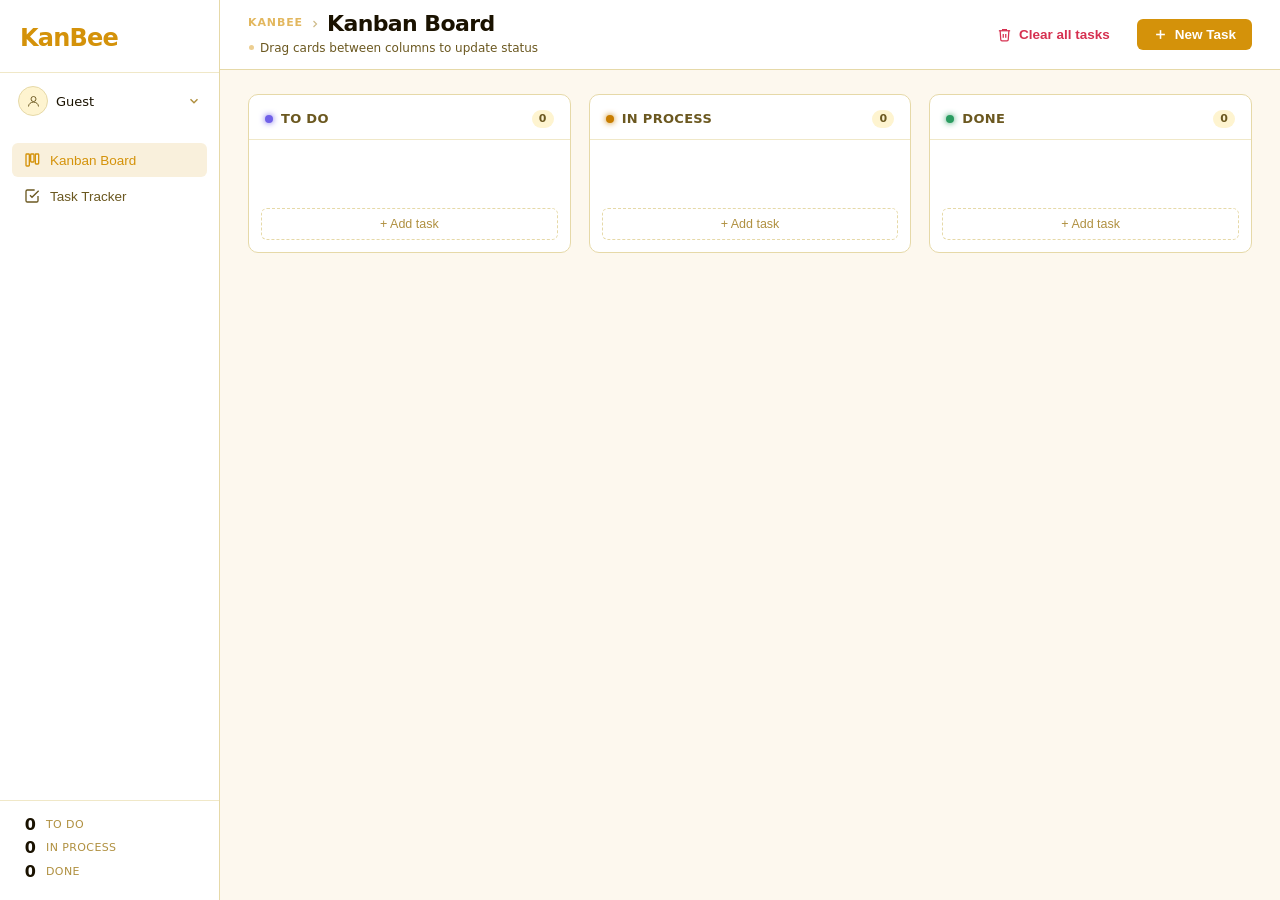
==== index.html @ 5b155ca8 "feat: implement task management functionality with Kanban and Tracker views, including task creation" ====
<!DOCTYPE html>
<html lang="en" data-theme="light">
<head>
  <meta charset="UTF-8" />
  <meta name="viewport" content="width=device-width, initial-scale=1.0" />
  <title>KanBee</title>
  <link rel="stylesheet" href="css/styles.css" />
</head>
<body>

  <aside class="sidebar">
    <div class="sidebar-logo">
      <span class="logo-text">KanBee</span>
    </div>
    <!-- Profile -->
    <div class="profile-area" id="profile-area">
      <button class="profile-btn" id="profile-btn">
        <div class="profile-avatar" id="profile-avatar">
          <svg viewBox="0 0 24 24" fill="none" stroke="currentColor" stroke-width="1.5"><circle cx="12" cy="8" r="4"/><path d="M4 20c0-4 3.6-7 8-7s8 3 8 7"/></svg>
        </div>
        <span class="profile-name" id="profile-name">Guest</span>
        <svg class="profile-chevron" viewBox="0 0 24 24" fill="none" stroke="currentColor" stroke-width="2.5"><polyline points="6 9 12 15 18 9"/></svg>
      </button>
      <div class="profile-dropdown" id="profile-dropdown">
        <!-- Main items -->
        <div id="dropdown-main-view">
          <button class="dropdown-item" id="dropdown-auth-btn">
            <svg viewBox="0 0 24 24" fill="none" stroke="currentColor" stroke-width="2"><path d="M15 3h4a2 2 0 012 2v14a2 2 0 01-2 2h-4"/><polyline points="10 17 15 12 10 7"/><line x1="15" y1="12" x2="3" y2="12"/></svg>
            <span id="dropdown-auth-label" data-i18n="signin">Sign in</span>
          </button>
          <button class="dropdown-item" id="dropdown-open-settings">
            <svg viewBox="0 0 24 24" fill="none" stroke="currentColor" stroke-width="2"><circle cx="12" cy="12" r="3"/><path d="M19.4 15a1.65 1.65 0 00.33 1.82l.06.06a2 2 0 010 2.83 2 2 0 01-2.83 0l-.06-.06a1.65 1.65 0 00-1.82-.33 1.65 1.65 0 00-1 1.51V21a2 2 0 01-4 0v-.09A1.65 1.65 0 009 19.4a1.65 1.65 0 00-1.82.33l-.06.06a2 2 0 01-2.83-2.83l.06-.06A1.65 1.65 0 004.68 15a1.65 1.65 0 00-1.51-1H3a2 2 0 010-4h.09A1.65 1.65 0 004.6 9a1.65 1.65 0 00-.33-1.82l-.06-.06a2 2 0 012.83-2.83l.06.06A1.65 1.65 0 009 4.68a1.65 1.65 0 001-1.51V3a2 2 0 014 0v.09a1.65 1.65 0 001 1.51 1.65 1.65 0 001.82-.33l.06-.06a2 2 0 012.83 2.83l-.06.06A1.65 1.65 0 0019.4 9a1.65 1.65 0 001.51 1H21a2 2 0 010 4h-.09a1.65 1.65 0 00-1.51 1z"/></svg>
            <span data-i18n="settings">Settings</span>
          </button>
        </div>
        <!-- Sign in form -->
        <div id="dropdown-signin-view" style="display:none">
          <p class="dropdown-signin-label" data-i18n="settings-name-ph">Your name</p>
          <input class="settings-input dropdown-name-input" type="text" id="dropdown-name-input" maxlength="30" />
          <div class="dropdown-form-btns">
            <button class="btn btn-ghost btn-sm" id="dropdown-signin-cancel" data-i18n="btn-cancel">Cancel</button>
            <button class="btn btn-primary btn-sm" id="dropdown-signin-save" data-i18n="settings-save">Save</button>
          </div>
        </div>
      </div>
    </div>

    <nav class="sidebar-nav">
      <button class="nav-btn active" data-view="kanban">
        <svg viewBox="0 0 24 24" fill="none" stroke="currentColor" stroke-width="2"><rect x="3" y="3" width="5" height="18" rx="1"/><rect x="10" y="3" width="5" height="12" rx="1"/><rect x="17" y="3" width="5" height="15" rx="1"/></svg>
        <span data-i18n="nav-kanban">Kanban Board</span>
      </button>
      <button class="nav-btn" data-view="tracker">
        <svg viewBox="0 0 24 24" fill="none" stroke="currentColor" stroke-width="2"><path d="M9 11l3 3L22 4"/><path d="M21 12v7a2 2 0 01-2 2H5a2 2 0 01-2-2V5a2 2 0 012-2h11"/></svg>
        <span data-i18n="nav-tracker">Task Tracker</span>
      </button>
    </nav>
    <div class="sidebar-footer">
      <div class="task-summary">
        <div class="summary-item">
          <span class="summary-count" id="count-todo">0</span>
          <span class="summary-label" data-i18n="col-todo">To Do</span>
        </div>
        <div class="summary-item">
          <span class="summary-count" id="count-inprocess">0</span>
          <span class="summary-label" data-i18n="col-inprocess">In Process</span>
        </div>
        <div class="summary-item">
          <span class="summary-count" id="count-done">0</span>
          <span class="summary-label" data-i18n="col-done">Done</span>
        </div>
      </div>
    </div>
  </aside>

  <main class="main">
    <header class="top-bar">
      <div class="top-bar-left">
        <div class="view-breadcrumb">
          <span class="breadcrumb-root">KanBee</span>
          <svg class="breadcrumb-sep" viewBox="0 0 24 24" fill="none" stroke="currentColor" stroke-width="2.5"><polyline points="9 18 15 12 9 6"/></svg>
          <h1 class="view-title" id="view-title" data-i18n="nav-kanban">Kanban Board</h1>
        </div>
        <span class="view-subtitle" id="view-subtitle" data-i18n="subtitle-kanban">Drag cards between columns to update status</span>
      </div>
      <div class="top-bar-right">
        <button class="btn btn-ghost clear-all-btn" id="clear-all-btn">
          <svg viewBox="0 0 24 24" fill="none" stroke="currentColor" stroke-width="2" width="15" height="15"><polyline points="3 6 5 6 21 6"/><path d="M19 6l-1 14a2 2 0 01-2 2H8a2 2 0 01-2-2L5 6"/><path d="M10 11v6M14 11v6"/><path d="M9 6V4h6v2"/></svg>
          <span data-i18n="settings-clear">Clear all tasks</span>
        </button>
        <button class="btn btn-primary" id="add-task-btn">
          <svg viewBox="0 0 24 24" fill="none" stroke="currentColor" stroke-width="2.5"><line x1="12" y1="5" x2="12" y2="19"/><line x1="5" y1="12" x2="19" y2="12"/></svg>
          <span data-i18n="btn-new-task">New Task</span>
        </button>
      </div>
    </header>

    <!-- Kanban View -->
    <section class="view active" id="view-kanban">
      <div class="kanban-board">
        <div class="kanban-column" id="col-todo" data-status="todo">
          <div class="column-header">
            <div class="column-title">
              <span class="column-dot dot-todo"></span>
              <span data-i18n="col-todo">To Do</span>
            </div>
            <span class="column-count" id="badge-todo">0</span>
          </div>
          <div class="card-list" id="list-todo"></div>
          <button class="add-card-btn" data-status="todo" data-i18n="add-card">+ Add task</button>
        </div>

        <div class="kanban-column" id="col-inprocess" data-status="inprocess">
          <div class="column-header">
            <div class="column-title">
              <span class="column-dot dot-inprocess"></span>
              <span data-i18n="col-inprocess">In Process</span>
            </div>
            <span class="column-count" id="badge-inprocess">0</span>
          </div>
          <div class="card-list" id="list-inprocess"></div>
          <button class="add-card-btn" data-status="inprocess" data-i18n="add-card">+ Add task</button>
        </div>

        <div class="kanban-column" id="col-done" data-status="done">
          <div class="column-header">
            <div class="column-title">
              <span class="column-dot dot-done"></span>
              <span data-i18n="col-done">Done</span>
            </div>
            <span class="column-count" id="badge-done">0</span>
          </div>
          <div class="card-list" id="list-done"></div>
          <button class="add-card-btn" data-status="done" data-i18n="add-card">+ Add task</button>
        </div>
      </div>
    </section>

    <!-- Task Tracker View -->
    <section class="view" id="view-tracker">
      <div class="tracker-toolbar">
        <div class="search-wrap">
          <svg class="search-icon" viewBox="0 0 24 24" fill="none" stroke="currentColor" stroke-width="2"><circle cx="11" cy="11" r="8"/><line x1="21" y1="21" x2="16.65" y2="16.65"/></svg>
          <input class="search-input" id="search-input" type="text"
            placeholder="Search tasks..." data-i18n-ph="search-ph" />
        </div>
        <div class="tracker-filter-row">
          <!-- Status dropdown -->
          <div class="filter-drop-wrap" id="status-drop-wrap">
            <button class="filter-drop-btn" id="status-drop-btn">
              <span class="filter-drop-label" id="status-drop-label" data-i18n="th-status">Status</span>
              <svg class="filter-drop-chevron" viewBox="0 0 24 24" fill="none" stroke="currentColor" stroke-width="2.5"><polyline points="6 9 12 15 18 9"/></svg>
            </button>
            <div class="filter-drop-menu" id="status-drop-menu">
              <button class="filter-menu-item selected" data-value="" data-label-i18n="th-status">
                <svg class="menu-check" viewBox="0 0 24 24" fill="none" stroke="currentColor" stroke-width="2.5"><polyline points="20 6 9 17 4 12"/></svg>
                <span data-i18n="filter-all">All</span>
              </button>
              <button class="filter-menu-item" data-value="todo" data-label-i18n="col-todo">
                <svg class="menu-check" viewBox="0 0 24 24" fill="none" stroke="currentColor" stroke-width="2.5"><polyline points="20 6 9 17 4 12"/></svg>
                <span class="chip-dot chip-dot-todo"></span>
                <span data-i18n="col-todo">To Do</span>
              </button>
              <button class="filter-menu-item" data-value="inprocess" data-label-i18n="col-inprocess">
                <svg class="menu-check" viewBox="0 0 24 24" fill="none" stroke="currentColor" stroke-width="2.5"><polyline points="20 6 9 17 4 12"/></svg>
                <span class="chip-dot chip-dot-inprocess"></span>
                <span data-i18n="col-inprocess">In Process</span>
              </button>
              <button class="filter-menu-item" data-value="done" data-label-i18n="col-done">
                <svg class="menu-check" viewBox="0 0 24 24" fill="none" stroke="currentColor" stroke-width="2.5"><polyline points="20 6 9 17 4 12"/></svg>
                <span class="chip-dot chip-dot-done"></span>
                <span data-i18n="col-done">Done</span>
              </button>
            </div>
          </div>
          <!-- Priority dropdown -->
          <div class="filter-drop-wrap" id="priority-drop-wrap">
            <button class="filter-drop-btn" id="priority-drop-btn">
              <span class="filter-drop-label" id="priority-drop-label" data-i18n="th-priority">Priority</span>
              <svg class="filter-drop-chevron" viewBox="0 0 24 24" fill="none" stroke="currentColor" stroke-width="2.5"><polyline points="6 9 12 15 18 9"/></svg>
            </button>
            <div class="filter-drop-menu" id="priority-drop-menu">
              <button class="filter-menu-item selected" data-value="" data-label-i18n="th-priority">
                <svg class="menu-check" viewBox="0 0 24 24" fill="none" stroke="currentColor" stroke-width="2.5"><polyline points="20 6 9 17 4 12"/></svg>
                <span data-i18n="filter-all">All</span>
              </button>
              <button class="filter-menu-item" data-value="high" data-label-i18n="pri-high">
                <svg class="menu-check" viewBox="0 0 24 24" fill="none" stroke="currentColor" stroke-width="2.5"><polyline points="20 6 9 17 4 12"/></svg>
                <svg class="pri-menu-icon" viewBox="0 0 10 10" style="color:var(--high)"><polygon points="5,1 9,9 1,9" fill="currentColor"/></svg>
                <span data-i18n="pri-high">High</span>
              </button>
              <button class="filter-menu-item" data-value="medium" data-label-i18n="pri-medium">
                <svg class="menu-check" viewBox="0 0 24 24" fill="none" stroke="currentColor" stroke-width="2.5"><polyline points="20 6 9 17 4 12"/></svg>
                <svg class="pri-menu-icon" viewBox="0 0 10 10" style="color:var(--medium)"><circle cx="5" cy="5" r="4" fill="currentColor"/></svg>
                <span data-i18n="pri-medium">Medium</span>
              </button>
              <button class="filter-menu-item" data-value="low" data-label-i18n="pri-low">
                <svg class="menu-check" viewBox="0 0 24 24" fill="none" stroke="currentColor" stroke-width="2.5"><polyline points="20 6 9 17 4 12"/></svg>
                <svg class="pri-menu-icon" viewBox="0 0 10 10" style="color:var(--low)"><polygon points="5,9 9,1 1,1" fill="currentColor"/></svg>
                <span data-i18n="pri-low">Low</span>
              </button>
            </div>
          </div>
        </div>
      </div>
      <div class="tracker-table-wrap">
        <table class="tracker-table">
          <thead>
            <tr>
              <th data-i18n="th-task">Task</th>
              <th data-i18n="th-status">Status</th>
              <th data-i18n="th-priority">Priority</th>
              <th data-i18n="th-due">Due Date</th>
              <th data-i18n="th-actions">Actions</th>
            </tr>
          </thead>
          <tbody id="tracker-body"></tbody>
        </table>
        <div class="empty-state" id="tracker-empty">
          <svg viewBox="0 0 24 24" fill="none" stroke="currentColor" stroke-width="1.5"><rect x="3" y="3" width="18" height="18" rx="2"/><path d="M3 9h18M9 21V9"/></svg>
          <p data-i18n="empty-text">No tasks yet. Create your first task.</p>
        </div>
      </div>
    </section>
  </main>

  <!-- Modal -->
  <div class="modal-overlay" id="modal-overlay">
    <div class="modal" id="modal">
      <div class="modal-header">
        <h2 class="modal-title" id="modal-title" data-i18n="modal-new">New Task</h2>
        <button class="modal-close" id="modal-close">&times;</button>
      </div>
      <form class="modal-form" id="task-form">
        <input type="hidden" id="task-id" />
        <div class="form-group">
          <label for="task-title"><span data-i18n="lbl-title">Title</span> <span class="required">*</span></label>
          <input type="text" id="task-title"
            placeholder="Task title" data-i18n-ph="ph-title" required />
        </div>
        <div class="form-group">
          <label for="task-desc" data-i18n="lbl-desc">Description</label>
          <textarea id="task-desc" rows="3"
            placeholder="Optional description..." data-i18n-ph="ph-desc"></textarea>
        </div>
        <div class="form-group">
          <label data-i18n="lbl-status">Status</label>
          <div class="seg-group" id="status-group" data-input="task-status">
            <button type="button" class="seg-btn seg-todo" data-value="todo">
              <span class="seg-dot"></span><span data-i18n="col-todo">To Do</span>
            </button>
            <button type="button" class="seg-btn seg-inprocess" data-value="inprocess">
              <span class="seg-dot"></span><span data-i18n="col-inprocess">In Process</span>
            </button>
            <button type="button" class="seg-btn seg-done" data-value="done">
              <span class="seg-dot"></span><span data-i18n="col-done">Done</span>
            </button>
          </div>
          <input type="hidden" id="task-status" value="todo" />
        </div>
        <div class="form-row-2">
          <div class="form-group">
            <label data-i18n="lbl-priority">Priority</label>
            <div class="seg-group" id="priority-group" data-input="task-priority">
              <button type="button" class="seg-btn seg-high" data-value="high">
                <svg viewBox="0 0 10 10"><polygon points="5,1 9,9 1,9" fill="currentColor"/></svg>
                <span data-i18n="pri-high">High</span>
              </button>
              <button type="button" class="seg-btn seg-medium" data-value="medium">
                <svg viewBox="0 0 10 10"><circle cx="5" cy="5" r="4" fill="currentColor"/></svg>
                <span data-i18n="pri-medium">Medium</span>
              </button>
              <button type="button" class="seg-btn seg-low" data-value="low">
                <svg viewBox="0 0 10 10"><polygon points="5,9 9,1 1,1" fill="currentColor"/></svg>
                <span data-i18n="pri-low">Low</span>
              </button>
            </div>
            <input type="hidden" id="task-priority" value="medium" />
          </div>
          <div class="form-group">
            <label data-i18n="lbl-due">Due Date</label>
            <div class="date-inputs" id="date-inputs-wrap">
              <input class="date-part" id="task-due-day"   type="number" placeholder="DD"   min="1"    max="31"   />
              <span class="date-sep">/</span>
              <input class="date-part" id="task-due-month" type="number" placeholder="MM"   min="1"    max="12"   />
              <span class="date-sep">/</span>
              <input class="date-part" id="task-due-year"  type="number" placeholder="YYYY" min="2000" max="2099" />
            </div>
          </div>
        </div>
        <div class="form-actions">
          <button type="button" class="btn btn-ghost" id="modal-cancel" data-i18n="btn-cancel">Cancel</button>
          <button type="submit" class="btn btn-primary" id="modal-submit" data-i18n="btn-create">Create Task</button>
        </div>
      </form>
    </div>
  </div>

  <!-- Settings Modal -->
  <div class="settings-overlay" id="settings-overlay">
    <div class="settings-panel" id="settings-panel">
      <div class="settings-header">
        <h2 class="settings-title" data-i18n="settings">Settings</h2>
        <button class="settings-close" id="settings-close">&times;</button>
      </div>

      <!-- Appearance -->
      <div class="settings-section">
        <div class="settings-section-label" data-i18n="settings-appearance">Appearance</div>
        <div class="settings-row">
          <span class="settings-row-label" data-i18n="settings-lang">Language</span>
          <div class="settings-seg-group" id="lang-seg">
            <button class="settings-seg-btn" data-lang="en">EN</button>
            <button class="settings-seg-btn" data-lang="ru">RU</button>
          </div>
        </div>
        <div class="settings-row">
          <span class="settings-row-label" data-i18n="settings-theme">Theme</span>
          <div class="settings-seg-group" id="theme-seg">
            <button class="settings-seg-btn" data-theme-val="light" data-i18n="theme-light">Light</button>
            <button class="settings-seg-btn" data-theme-val="dark" data-i18n="theme-dark">Dark</button>
          </div>
        </div>
      </div>

      <!-- Preferences -->
      <div class="settings-section">
        <div class="settings-section-label" data-i18n="settings-prefs">Preferences</div>
        <div class="settings-row">
          <span class="settings-row-label" data-i18n="settings-default-view">Default view</span>
          <div class="settings-seg-group" id="defview-seg">
            <button class="settings-seg-btn" data-defview="kanban" data-i18n="nav-kanban">Kanban Board</button>
            <button class="settings-seg-btn" data-defview="tracker" data-i18n="nav-tracker">Task Tracker</button>
          </div>
        </div>
      </div>

    </div>
  </div>

  <!-- Custom Confirm -->
  <div class="confirm-overlay" id="confirm-overlay">
    <div class="confirm-modal">
      <div class="confirm-icon">
        <svg viewBox="0 0 24 24" fill="none" stroke="currentColor" stroke-width="2"><path d="M10.29 3.86L1.82 18a2 2 0 001.71 3h16.94a2 2 0 001.71-3L13.71 3.86a2 2 0 00-3.42 0z"/><line x1="12" y1="9" x2="12" y2="13"/><line x1="12" y1="17" x2="12.01" y2="17"/></svg>
      </div>
      <h3 class="confirm-title" data-i18n="confirm-title">Are you sure?</h3>
      <p class="confirm-message" id="confirm-message"></p>
      <div class="confirm-actions">
        <button class="btn btn-ghost" id="confirm-cancel-btn" data-i18n="btn-cancel">Cancel</button>
        <button class="btn btn-danger" id="confirm-ok-btn" data-i18n="confirm-delete">Delete</button>
      </div>
    </div>
  </div>

  <script src="js/app.js"></script>
</body>
</html>
---- css/styles.css ----
/* ── Reset & Base ─────────────────────────────────────────────────── */
*, *::before, *::after { box-sizing: border-box; margin: 0; padding: 0; }

/* ── Dark Theme (default) — gray + purple ─────────────────────────── */
:root,
html[data-theme="dark"] {
  --bg:          #111116;
  --surface:     #1a1a24;
  --surface-2:   #22223a;
  --surface-3:   #2a2a40;
  --border:      #2e2e48;
  --border-soft: #1e1e30;

  --text:        #e8e8f6;
  --text-muted:  #7878a8;
  --text-faint:  #484870;

  --accent:      #8888ff;
  --accent-glow: rgba(136, 136, 255, 0.16);
  --accent-hover:#9a9aff;

  --todo:        #8888ff;
  --inprocess:   #f5a623;
  --done:        #4cca8a;

  --high:        #ff5e7a;
  --medium:      #f5a623;
  --low:         #4cca8a;

  --shadow:      0 4px 24px rgba(0,0,0,0.45);
  --shadow-sm:   0 2px 8px rgba(0,0,0,0.30);

  --select-arrow: url("data:image/svg+xml,%3Csvg xmlns='http://www.w3.org/2000/svg' width='10' height='6'%3E%3Cpath d='M0 0l5 6 5-6z' fill='%23484870'/%3E%3C/svg%3E");
  --date-filter:  invert(0.5);
  --modal-overlay-bg: rgba(0,0,0,0.65);
}

/* ── Light Theme — white + yellow ─────────────────────────────────── */
html[data-theme="light"] {
  --bg:          #fdf8ee;
  --surface:     #ffffff;
  --surface-2:   #fffbf0;
  --surface-3:   #fef4d0;
  --border:      #e6d9a8;
  --border-soft: #f0e8c8;

  --text:        #1a1200;
  --text-muted:  #6b5820;
  --text-faint:  #b09040;

  --accent:      #d4920a;
  --accent-glow: rgba(212, 146, 10, 0.14);
  --accent-hover:#b87d08;

  --todo:        #7060e8;
  --inprocess:   #c87d00;
  --done:        #2a9c60;

  --high:        #d63050;
  --medium:      #c87d00;
  --low:         #2a9c60;

  --shadow:      0 4px 24px rgba(180,140,0,0.12);
  --shadow-sm:   0 2px 8px rgba(180,140,0,0.08);

  --select-arrow: url("data:image/svg+xml,%3Csvg xmlns='http://www.w3.org/2000/svg' width='10' height='6'%3E%3Cpath d='M0 0l5 6 5-6z' fill='%23b09040'/%3E%3C/svg%3E");
  --date-filter:  invert(0) brightness(0.6);
  --modal-overlay-bg: rgba(100,80,0,0.35);
}

/* ── Shared constants ─────────────────────────────────────────────── */
:root {
  --radius:    10px;
  --radius-sm: 6px;
  --sidebar-w: 220px;
  --topbar-h:  70px;
  --font:      'Inter', 'Segoe UI', system-ui, sans-serif;
}

html, body {
  height: 100%;
  font-family: var(--font);
  font-size: 14px;
  background: var(--bg);
  color: var(--text);
  line-height: 1.5;
  overflow: hidden;
  transition: background 0.25s, color 0.25s;
}

/* ── Layout ───────────────────────────────────────────────────────── */
body { display: flex; height: 100vh; }

/* ── Sidebar ──────────────────────────────────────────────────────── */
.sidebar {
  width: var(--sidebar-w);
  min-width: var(--sidebar-w);
  background: var(--surface);
  border-right: 1px solid var(--border);
  display: flex;
  flex-direction: column;
  transition: background 0.25s, border-color 0.25s;
}

.sidebar-logo {
  display: flex;
  align-items: center;
  gap: 10px;
  padding: 20px 20px 16px;
  border-bottom: 1px solid var(--border-soft);
}

.logo-text {
  font-size: 24px;
  font-weight: 800;
  letter-spacing: -0.8px;
  color: var(--accent);
}

.sidebar-nav {
  flex: 1;
  display: flex;
  flex-direction: column;
  gap: 2px;
  padding: 16px 12px;
}

.nav-btn {
  display: flex;
  align-items: center;
  gap: 10px;
  padding: 9px 12px;
  border: none;
  background: transparent;
  color: var(--text-muted);
  font-size: 13.5px;
  font-weight: 500;
  border-radius: var(--radius-sm);
  cursor: pointer;
  transition: background 0.15s, color 0.15s;
  text-align: left;
}

.nav-btn svg { width: 16px; height: 16px; flex-shrink: 0; }
.nav-btn:hover { background: var(--surface-2); color: var(--text); }
.nav-btn.active { background: var(--accent-glow); color: var(--accent); }

.sidebar-footer {
  border-top: 1px solid var(--border-soft);
  padding: 16px 16px 20px;
}

.task-summary {
  display: flex;
  flex-direction: column;
  gap: 7px;
}

.summary-item {
  display: flex;
  align-items: center;
  gap: 10px;
}

.summary-count {
  font-size: 16px;
  font-weight: 700;
  color: var(--text);
  min-width: 20px;
  text-align: right;
  line-height: 1;
  flex-shrink: 0;
}

.summary-label {
  font-size: 11px;
  color: var(--text-faint);
  text-transform: uppercase;
  letter-spacing: 0.4px;
}

/* ── Main ─────────────────────────────────────────────────────────── */
.main {
  flex: 1;
  display: flex;
  flex-direction: column;
  overflow: hidden;
  min-width: 0;
}

/* ── Top Bar ──────────────────────────────────────────────────────── */
.top-bar {
  height: var(--topbar-h);
  min-height: var(--topbar-h);
  display: flex;
  align-items: center;
  justify-content: space-between;
  padding: 0 28px;
  border-bottom: 1px solid var(--border);
  background: var(--surface);
  gap: 16px;
  transition: background 0.25s, border-color 0.25s;
}

.top-bar-right { display: flex; align-items: center; gap: 10px; }

.top-bar-left {
  display: flex;
  flex-direction: column;
  gap: 4px;
  min-width: 0;
}

.view-breadcrumb {
  display: flex;
  align-items: center;
  gap: 6px;
}

.breadcrumb-root {
  font-size: 11px;
  font-weight: 700;
  text-transform: uppercase;
  letter-spacing: 0.08em;
  color: var(--accent);
  opacity: 0.65;
  flex-shrink: 0;
}

.breadcrumb-sep {
  width: 12px;
  height: 12px;
  color: var(--text-faint);
  flex-shrink: 0;
  opacity: 0.6;
}

.view-title {
  font-size: 22px;
  font-weight: 800;
  letter-spacing: -0.6px;
  color: var(--text);
  line-height: 1;
  white-space: nowrap;
}

.view-subtitle {
  font-size: 12px;
  color: var(--text-muted);
  display: flex;
  align-items: center;
  gap: 6px;
  padding-left: 1px;
}

.view-subtitle::before {
  content: '';
  display: inline-block;
  width: 5px;
  height: 5px;
  border-radius: 50%;
  background: var(--accent);
  opacity: 0.45;
  flex-shrink: 0;
}

/* ── Lang Toggle ──────────────────────────────────────────────────── */
.lang-toggle {
  display: inline-flex;
  align-items: center;
  padding: 7px 13px;
  border-radius: var(--radius-sm);
  border: 1px solid var(--border);
  background: var(--surface-2);
  color: var(--accent);
  font-size: 12px;
  font-weight: 800;
  letter-spacing: 0.8px;
  cursor: pointer;
  transition: background 0.15s, border-color 0.15s;
}

.lang-toggle:hover { border-color: var(--accent); background: var(--accent-glow); }

/* ── Theme Toggle ─────────────────────────────────────────────────── */
.theme-toggle {
  display: inline-flex;
  align-items: center;
  gap: 7px;
  padding: 7px 14px;
  border-radius: var(--radius-sm);
  border: 1px solid var(--border);
  background: var(--surface-2);
  color: var(--text-muted);
  font-size: 13px;
  font-weight: 600;
  cursor: pointer;
  transition: background 0.15s, border-color 0.15s, color 0.15s;
}

.theme-toggle:hover { border-color: var(--accent); color: var(--accent); background: var(--accent-glow); }
.theme-toggle svg { width: 15px; height: 15px; }

/* Show only the relevant icon per theme */
html[data-theme="dark"]  .theme-icon-light { display: none; }
html[data-theme="light"] .theme-icon-dark  { display: none; }

.theme-icon {
  display: inline-flex;
  align-items: center;
  gap: 6px;
}

/* ── Buttons ──────────────────────────────────────────────────────── */
.btn {
  display: inline-flex;
  align-items: center;
  gap: 7px;
  padding: 8px 16px;
  border-radius: var(--radius-sm);
  font-size: 13.5px;
  font-weight: 600;
  border: none;
  cursor: pointer;
  transition: background 0.15s, transform 0.1s;
}

.btn svg { width: 15px; height: 15px; }

.btn-primary { background: var(--accent); color: #fff; }
.btn-primary:hover { background: var(--accent-hover); }
.btn-primary:active { transform: scale(0.97); }

html[data-theme="light"] .btn-primary { color: #fff; }

.btn-ghost { background: var(--surface-3); color: var(--text-muted); }
.btn-ghost:hover { background: var(--border); color: var(--text); }

.clear-all-btn { color: var(--high); background: transparent; border: 1px solid transparent; }
.clear-all-btn:hover { background: var(--high); color: #fff; border-color: var(--high); }

/* ── Views ────────────────────────────────────────────────────────── */
.view { display: none; flex: 1; overflow: hidden; }
.view.active { display: flex; flex-direction: column; }

/* ── Kanban Board ─────────────────────────────────────────────────── */
.kanban-board {
  display: flex;
  gap: 18px;
  padding: 24px 28px;
  overflow-x: auto;
  overflow-y: hidden;
  flex: 1;
  align-items: flex-start;
  justify-content: center;
  background: var(--bg);
  transition: background 0.25s;
}

.kanban-column {
  flex: 1;
  min-width: 260px;
  max-width: 380px;
  background: var(--surface);
  border: 1px solid var(--border);
  border-radius: var(--radius);
  display: flex;
  flex-direction: column;
  max-height: 100%;
  transition: background 0.25s, border-color 0.25s;
}

.column-header {
  display: flex;
  align-items: center;
  justify-content: space-between;
  padding: 14px 16px 10px;
  border-bottom: 1px solid var(--border-soft);
}

.column-title {
  display: flex;
  align-items: center;
  gap: 8px;
  font-size: 13px;
  font-weight: 700;
  letter-spacing: 0.3px;
  text-transform: uppercase;
  color: var(--text-muted);
}

.column-dot {
  width: 8px;
  height: 8px;
  border-radius: 50%;
  flex-shrink: 0;
}

.dot-todo      { background: var(--todo); box-shadow: 0 0 6px var(--todo); }
.dot-inprocess { background: var(--inprocess); box-shadow: 0 0 6px var(--inprocess); }
.dot-done      { background: var(--done); box-shadow: 0 0 6px var(--done); }

.column-count {
  background: var(--surface-3);
  color: var(--text-muted);
  font-size: 11px;
  font-weight: 700;
  padding: 1px 7px;
  border-radius: 20px;
  min-width: 22px;
  text-align: center;
}

.card-list {
  flex: 1;
  overflow-y: auto;
  padding: 12px;
  display: flex;
  flex-direction: column;
  gap: 10px;
  min-height: 60px;
}

.card-list.drag-over {
  background: var(--accent-glow);
  border-radius: var(--radius-sm);
}

/* ── Card ─────────────────────────────────────────────────────────── */
.card {
  background: var(--surface-2);
  border: 1px solid var(--border);
  border-radius: var(--radius-sm);
  padding: 12px 14px;
  cursor: grab;
  transition: box-shadow 0.15s, border-color 0.15s, transform 0.1s, background 0.25s;
  position: relative;
}

.card:hover { border-color: var(--accent); box-shadow: var(--shadow-sm); }
.card:active { cursor: grabbing; }
.card.dragging { opacity: 0.4; transform: scale(0.97); }

.card-top {
  display: flex;
  align-items: flex-start;
  justify-content: space-between;
  gap: 8px;
  margin-bottom: 6px;
}

.card-title {
  font-size: 13.5px;
  font-weight: 600;
  color: var(--text);
  line-height: 1.4;
  word-break: break-word;
}

.card-actions {
  display: flex;
  gap: 4px;
  opacity: 0;
  transition: opacity 0.15s;
  flex-shrink: 0;
}

.card:hover .card-actions { opacity: 1; }

.card-action-btn {
  background: none;
  border: none;
  cursor: pointer;
  color: var(--text-faint);
  padding: 2px;
  border-radius: 4px;
  display: flex;
  align-items: center;
  transition: color 0.1s, background 0.1s;
}

.card-action-btn:hover { color: var(--text); background: var(--surface-3); }
.card-action-btn.delete:hover { color: var(--high); }
.card-action-btn svg { width: 13px; height: 13px; }

.card-desc {
  font-size: 12px;
  color: var(--text-muted);
  margin-bottom: 10px;
  line-height: 1.4;
  display: -webkit-box;
  -webkit-line-clamp: 2;
  line-clamp: 2;
  -webkit-box-orient: vertical;
  overflow: hidden;
}

.card-footer {
  display: flex;
  align-items: center;
  justify-content: space-between;
  gap: 8px;
}

.priority-badge {
  display: inline-flex;
  align-items: center;
  gap: 5px;
  font-size: 10.5px;
  font-weight: 700;
  padding: 3px 9px 3px 7px;
  border-radius: 20px;
  letter-spacing: 0.3px;
  text-transform: uppercase;
  border: 1px solid transparent;
}

.priority-badge svg { width: 7px; height: 7px; flex-shrink: 0; }

.priority-high   { background: rgba(255,94,122,0.14); color: var(--high);   border-color: rgba(255,94,122,0.25); }
.priority-medium { background: rgba(245,166,35,0.14); color: var(--medium); border-color: rgba(245,166,35,0.25); }
.priority-low    { background: rgba(76,202,138,0.14); color: var(--low);    border-color: rgba(76,202,138,0.25); }

html[data-theme="light"] .priority-high   { background: rgba(214,48,80,0.08);  border-color: rgba(214,48,80,0.2);  }
html[data-theme="light"] .priority-medium { background: rgba(200,125,0,0.08);  border-color: rgba(200,125,0,0.2);  }
html[data-theme="light"] .priority-low    { background: rgba(42,156,96,0.08);  border-color: rgba(42,156,96,0.2);  }

.card-due {
  font-size: 11px;
  color: var(--text-faint);
  display: flex;
  align-items: center;
  gap: 4px;
}

.card-due svg { width: 11px; height: 11px; }
.card-due.overdue { color: var(--high); }
.card-due.soon    { color: var(--medium); }

.add-card-btn {
  margin: 8px 12px 12px;
  padding: 8px;
  background: none;
  border: 1px dashed var(--border);
  border-radius: var(--radius-sm);
  color: var(--text-faint);
  font-size: 12.5px;
  cursor: pointer;
  transition: border-color 0.15s, color 0.15s, background 0.15s;
  text-align: center;
}

.add-card-btn:hover {
  border-color: var(--accent);
  color: var(--accent);
  background: var(--accent-glow);
}

/* ── Task Tracker ─────────────────────────────────────────────────── */
#view-tracker {
  padding: 24px 28px;
  gap: 16px;
  overflow: hidden;
  background: var(--bg);
  transition: background 0.25s;
}

.tracker-toolbar {
  display: flex;
  flex-direction: column;
  gap: 10px;
}

.search-wrap {
  position: relative;
  width: 100%;
}

.search-icon {
  position: absolute;
  left: 12px;
  top: 50%;
  transform: translateY(-50%);
  width: 15px;
  height: 15px;
  color: var(--text-faint);
  pointer-events: none;
}

.search-input {
  width: 100%;
  padding: 9px 14px 9px 36px;
  background: var(--surface);
  border: 1px solid var(--border);
  border-radius: var(--radius-sm);
  color: var(--text);
  font-size: 13.5px;
  font-family: var(--font);
  outline: none;
  transition: border-color 0.15s, background 0.25s;
}

.search-input::placeholder { color: var(--text-faint); }
.search-input:focus { border-color: var(--accent); }

/* ── Tracker Filter Row ───────────────────────────────────────────── */
.tracker-filter-row {
  display: flex;
  align-items: center;
  gap: 8px;
}

/* ── Filter Dropdown Buttons ──────────────────────────────────────── */
.filter-drop-wrap { position: relative; }

.filter-drop-btn {
  display: flex;
  align-items: center;
  gap: 6px;
  padding: 7px 12px;
  background: var(--surface);
  border: 1px solid var(--border);
  border-radius: var(--radius-sm);
  color: var(--text-muted);
  font-size: 13px;
  font-weight: 500;
  font-family: var(--font);
  cursor: pointer;
  white-space: nowrap;
  user-select: none;
  transition: border-color 0.15s, background 0.15s, color 0.15s;
}
.filter-drop-btn:hover {
  border-color: var(--text-faint);
  color: var(--text);
}
.filter-drop-btn.active {
  background: var(--accent-glow);
  border-color: var(--accent);
  color: var(--accent);
  font-weight: 600;
}

.filter-drop-chevron {
  width: 13px;
  height: 13px;
  flex-shrink: 0;
  opacity: 0.45;
  transition: transform 0.2s;
}
.filter-drop-wrap.open .filter-drop-chevron { transform: rotate(180deg); }

.filter-drop-menu {
  position: absolute;
  top: calc(100% + 5px);
  left: 0;
  min-width: 175px;
  background: var(--surface);
  border: 1px solid var(--border);
  border-radius: var(--radius);
  box-shadow: var(--shadow);
  z-index: 100;
  padding: 4px;
  display: none;
}
.filter-drop-wrap.open .filter-drop-menu {
  display: block;
  animation: dropFadeIn 0.14s ease;
}

.filter-menu-item {
  display: flex;
  align-items: center;
  gap: 8px;
  width: 100%;
  padding: 7px 10px;
  background: none;
  border: none;
  border-radius: calc(var(--radius-sm) - 2px);
  font-size: 13px;
  font-family: var(--font);
  color: var(--text);
  cursor: pointer;
  text-align: left;
  transition: background 0.1s;
}
.filter-menu-item:hover { background: var(--surface-2); }

.menu-check {
  width: 13px;
  height: 13px;
  color: var(--accent);
  flex-shrink: 0;
  opacity: 0;
  transition: opacity 0.15s;
}
.filter-menu-item.selected .menu-check { opacity: 1; }

.pri-menu-icon { width: 10px; height: 10px; flex-shrink: 0; }

.chip-dot {
  width: 6px;
  height: 6px;
  border-radius: 50%;
  flex-shrink: 0;
}
.chip-dot-todo      { background: var(--todo); }
.chip-dot-inprocess { background: var(--inprocess); }
.chip-dot-done      { background: var(--done); }

.tracker-table-wrap {
  flex: 1;
  overflow-y: auto;
  border: 1px solid var(--border);
  border-radius: var(--radius);
  background: var(--surface);
  transition: background 0.25s, border-color 0.25s;
}

.tracker-table {
  width: 100%;
  border-collapse: collapse;
  font-size: 13.5px;
}

.tracker-table thead {
  position: sticky;
  top: 0;
  background: var(--surface-2);
  z-index: 1;
}

.tracker-table th {
  padding: 12px 16px;
  text-align: left;
  font-size: 11px;
  font-weight: 700;
  text-transform: uppercase;
  letter-spacing: 0.6px;
  color: var(--text-faint);
  border-bottom: 1px solid var(--border);
}

.tracker-table td {
  padding: 12px 16px;
  border-bottom: 1px solid var(--border-soft);
  vertical-align: middle;
  transition: background 0.1s;
}

.tracker-table tbody tr:last-child td { border-bottom: none; }
.tracker-table tbody tr:hover td { background: var(--surface-2); }

.task-name-cell { font-weight: 500; color: var(--text); }
.task-desc-cell { font-size: 12px; color: var(--text-muted); margin-top: 2px; }

.status-badge {
  display: inline-flex;
  align-items: center;
  gap: 5px;
  font-size: 11px;
  font-weight: 600;
  padding: 3px 10px;
  border-radius: 20px;
  text-transform: uppercase;
  letter-spacing: 0.3px;
}

.status-todo      { background: rgba(136,136,255,0.12); color: var(--todo); }
.status-inprocess { background: rgba(245,166,35,0.12);  color: var(--inprocess); }
.status-done      { background: rgba(76,202,138,0.12);  color: var(--done); }

html[data-theme="light"] .status-todo      { background: rgba(112,96,232,0.1); }
html[data-theme="light"] .status-inprocess { background: rgba(200,125,0,0.1);  }
html[data-theme="light"] .status-done      { background: rgba(42,156,96,0.1);  }

.status-dot { width: 6px; height: 6px; border-radius: 50%; flex-shrink: 0; }

.due-cell { font-size: 12.5px; color: var(--text-muted); }
.due-cell.overdue { color: var(--high); font-weight: 600; }
.due-cell.soon    { color: var(--medium); }

.table-actions { display: flex; gap: 6px; }

.tbl-btn {
  background: none;
  border: none;
  cursor: pointer;
  padding: 4px 6px;
  border-radius: var(--radius-sm);
  color: var(--text-faint);
  font-size: 12px;
  transition: background 0.12s, color 0.12s;
  display: flex;
  align-items: center;
}

.tbl-btn:hover { background: var(--surface-3); color: var(--text); }
.tbl-btn.delete:hover { color: var(--high); background: rgba(255,94,122,0.1); }
.tbl-btn svg { width: 14px; height: 14px; }

.empty-state {
  display: flex;
  flex-direction: column;
  align-items: center;
  justify-content: center;
  gap: 12px;
  padding: 60px 20px;
  color: var(--text-faint);
}

.empty-state svg { width: 42px; height: 42px; opacity: 0.4; }
.empty-state p { font-size: 13.5px; }

/* ── Modal ────────────────────────────────────────────────────────── */
.modal-overlay {
  position: fixed;
  inset: 0;
  background: var(--modal-overlay-bg);
  backdrop-filter: blur(4px);
  display: flex;
  align-items: center;
  justify-content: center;
  z-index: 100;
  opacity: 0;
  pointer-events: none;
  transition: opacity 0.2s;
}

.modal-overlay.open { opacity: 1; pointer-events: all; }

.modal {
  background: var(--surface);
  border: 1px solid var(--border);
  border-radius: var(--radius);
  width: 480px;
  max-width: 95vw;
  box-shadow: var(--shadow);
  transform: translateY(12px);
  transition: transform 0.2s, background 0.25s, border-color 0.25s;
}

.modal-overlay.open .modal { transform: translateY(0); }

.modal-header {
  display: flex;
  align-items: center;
  justify-content: space-between;
  padding: 20px 22px 16px;
  border-bottom: 1px solid var(--border-soft);
}

.modal-title { font-size: 16px; font-weight: 700; letter-spacing: -0.2px; }

.modal-close {
  background: none;
  border: none;
  font-size: 22px;
  color: var(--text-faint);
  cursor: pointer;
  line-height: 1;
  padding: 0 4px;
  transition: color 0.1s;
}

.modal-close:hover { color: var(--text); }

.modal-form { padding: 20px 22px 22px; display: flex; flex-direction: column; gap: 16px; }

.form-group { display: flex; flex-direction: column; gap: 6px; }

.form-group label {
  font-size: 12.5px;
  font-weight: 600;
  color: var(--text-muted);
  text-transform: uppercase;
  letter-spacing: 0.4px;
}

.required { color: var(--high); }

.form-group input[type="text"],
.form-group input[type="date"],
.form-group textarea,
.form-group select {
  background: var(--surface-2);
  border: 1px solid var(--border);
  border-radius: var(--radius-sm);
  color: var(--text);
  font-size: 13.5px;
  padding: 9px 12px;
  outline: none;
  font-family: var(--font);
  transition: border-color 0.15s, background 0.25s;
}

.form-group input:focus,
.form-group textarea:focus,
.form-group select:focus {
  border-color: var(--accent);
  box-shadow: 0 0 0 2px var(--accent-glow);
}

.form-group textarea { resize: vertical; min-height: 72px; }
.form-row-2 { display: grid; grid-template-columns: 1fr 1fr; gap: 12px; }

/* ── Segmented button groups (status / priority) ──────────────────── */
.seg-group {
  display: flex;
  border: 1px solid var(--border);
  border-radius: var(--radius-sm);
  overflow: hidden;
}

.seg-btn {
  flex: 1;
  display: flex;
  align-items: center;
  justify-content: center;
  gap: 6px;
  padding: 9px 6px;
  border: none;
  border-right: 1px solid var(--border);
  background: var(--surface-2);
  color: var(--text-muted);
  font-size: 12.5px;
  font-weight: 600;
  cursor: pointer;
  transition: background 0.15s, color 0.15s;
  font-family: var(--font);
}

.seg-btn:last-child { border-right: none; }
.seg-btn:hover { background: var(--surface-3); color: var(--text); }

.seg-btn svg { width: 8px; height: 8px; flex-shrink: 0; }

/* Status dot */
.seg-dot {
  width: 7px; height: 7px;
  border-radius: 50%;
  flex-shrink: 0;
  background: currentColor;
  opacity: 0.4;
  transition: opacity 0.15s;
}

/* Active states */
.seg-todo.active    { background: rgba(136,136,255,0.18); color: var(--todo);      border-color: rgba(136,136,255,0.3); }
.seg-inprocess.active { background: rgba(245,166,35,0.18);  color: var(--inprocess); border-color: rgba(245,166,35,0.3);  }
.seg-done.active    { background: rgba(76,202,138,0.18);  color: var(--done);      border-color: rgba(76,202,138,0.3);  }
.seg-high.active    { background: rgba(255,94,122,0.18);  color: var(--high);      border-color: rgba(255,94,122,0.3);  }
.seg-medium.active  { background: rgba(245,166,35,0.18);  color: var(--medium);    border-color: rgba(245,166,35,0.3);  }
.seg-low.active     { background: rgba(76,202,138,0.18);  color: var(--low);       border-color: rgba(76,202,138,0.3);  }

.seg-btn.active .seg-dot { opacity: 1; }

html[data-theme="light"] .seg-todo.active     { background: rgba(112,96,232,0.1);  }
html[data-theme="light"] .seg-inprocess.active{ background: rgba(200,125,0,0.12);  }
html[data-theme="light"] .seg-done.active     { background: rgba(42,156,96,0.1);   }
html[data-theme="light"] .seg-high.active     { background: rgba(214,48,80,0.1);   }
html[data-theme="light"] .seg-medium.active   { background: rgba(200,125,0,0.12);  }
html[data-theme="light"] .seg-low.active      { background: rgba(42,156,96,0.1);   }

/* ── Date inputs ──────────────────────────────────────────────────── */
.date-inputs {
  display: flex;
  align-items: center;
  gap: 4px;
  background: var(--surface-2);
  border: 1px solid var(--border);
  border-radius: var(--radius-sm);
  padding: 8px 12px;
  transition: border-color 0.15s, box-shadow 0.15s;
}

.date-inputs:focus-within {
  border-color: var(--accent);
  box-shadow: 0 0 0 2px var(--accent-glow);
}

.date-part {
  background: none;
  border: none;
  color: var(--text);
  font-size: 13.5px;
  font-family: var(--font);
  outline: none;
  text-align: center;
  -moz-appearance: textfield;
  appearance: textfield;
}

.date-part::-webkit-inner-spin-button,
.date-part::-webkit-outer-spin-button { -webkit-appearance: none; }

.date-part::placeholder { color: var(--text-faint); }

#task-due-day   { width: 26px; }
#task-due-month { width: 26px; }
#task-due-year  { width: 42px; }

.date-sep { color: var(--text-faint); font-weight: 700; user-select: none; }

.form-actions {
  display: flex;
  justify-content: flex-end;
  gap: 10px;
  padding-top: 4px;
}

/* ── Scrollbar ────────────────────────────────────────────────────── */
::-webkit-scrollbar { width: 6px; height: 6px; }
::-webkit-scrollbar-track { background: transparent; }
::-webkit-scrollbar-thumb { background: var(--border); border-radius: 3px; }
::-webkit-scrollbar-thumb:hover { background: var(--text-faint); }

/* ── Date input icon ──────────────────────────────────────────────── */
input[type="date"]::-webkit-calendar-picker-indicator {
  filter: var(--date-filter);
  cursor: pointer;
}

/* ── Profile Area ─────────────────────────────────────────────────── */
.profile-area {
  position: relative;
  margin: 6px 8px 4px;
  z-index: 10;
}

.profile-btn {
  display: flex;
  align-items: center;
  gap: 8px;
  width: 100%;
  padding: 7px 10px;
  background: none;
  border: none;
  border-radius: var(--radius-sm);
  cursor: pointer;
  transition: background 0.15s;
  text-align: left;
  font-family: var(--font);
}
.profile-btn:hover { background: var(--surface-2); }

.profile-avatar {
  width: 30px;
  height: 30px;
  border-radius: 50%;
  background: var(--surface-3);
  border: 1px solid var(--border);
  display: flex;
  align-items: center;
  justify-content: center;
  flex-shrink: 0;
  color: var(--text-muted);
  font-size: 13px;
  font-weight: 700;
  transition: background 0.2s, border-color 0.2s;
}
.profile-avatar svg { width: 15px; height: 15px; }
.profile-avatar.has-name {
  background: var(--accent);
  border-color: var(--accent);
  color: #fff;
}

.profile-name {
  flex: 1;
  font-size: 13px;
  font-weight: 500;
  color: var(--text);
  white-space: nowrap;
  overflow: hidden;
  text-overflow: ellipsis;
  min-width: 0;
}

.profile-chevron {
  width: 14px;
  height: 14px;
  flex-shrink: 0;
  color: var(--text-faint);
  transition: transform 0.2s;
}
.profile-area.open .profile-chevron { transform: rotate(180deg); }

/* ── Profile Dropdown ─────────────────────────────────────────────── */
.profile-dropdown {
  position: absolute;
  top: calc(100% + 4px);
  left: 0;
  right: 0;
  background: var(--surface);
  border: 1px solid var(--border);
  border-radius: var(--radius);
  box-shadow: var(--shadow);
  z-index: 50;
  overflow: hidden;
  display: none;
}
.profile-area.open .profile-dropdown {
  display: block;
  animation: dropFadeIn 0.14s ease;
}
@keyframes dropFadeIn {
  from { opacity: 0; transform: translateY(-5px); }
  to   { opacity: 1; transform: translateY(0); }
}

.dropdown-item {
  display: flex;
  align-items: center;
  gap: 9px;
  width: 100%;
  padding: 9px 13px;
  background: none;
  border: none;
  font-size: 13px;
  font-family: var(--font);
  color: var(--text);
  cursor: pointer;
  transition: background 0.1s;
  text-align: left;
}
.dropdown-item:hover { background: var(--surface-2); }
.dropdown-item svg { width: 15px; height: 15px; color: var(--text-muted); flex-shrink: 0; }

.dropdown-signin-label {
  font-size: 11px;
  font-weight: 600;
  color: var(--text-muted);
  padding: 10px 13px 5px;
  text-transform: uppercase;
  letter-spacing: 0.05em;
}
.dropdown-name-input {
  margin: 0 10px;
  width: calc(100% - 20px);
  font-size: 13px;
}
.dropdown-form-btns {
  display: flex;
  gap: 6px;
  padding: 8px 10px 10px;
  justify-content: flex-end;
}

/* ── Settings Overlay ─────────────────────────────────────────────── */
.settings-overlay {
  position: fixed;
  inset: 0;
  background: var(--modal-overlay-bg);
  z-index: 200;
  display: flex;
  align-items: center;
  justify-content: center;
  opacity: 0;
  pointer-events: none;
  transition: opacity 0.2s;
}
.settings-overlay.open {
  opacity: 1;
  pointer-events: all;
}

/* ── Settings Panel ───────────────────────────────────────────────── */
.settings-panel {
  background: var(--surface);
  border: 1px solid var(--border);
  border-radius: calc(var(--radius) + 4px);
  width: 360px;
  max-height: 85vh;
  overflow-y: auto;
  box-shadow: var(--shadow);
  transform: translateY(14px) scale(0.96);
  transition: transform 0.22s cubic-bezier(.22,.68,0,1.2);
}
.settings-overlay.open .settings-panel {
  transform: translateY(0) scale(1);
}

.settings-header {
  display: flex;
  align-items: center;
  justify-content: space-between;
  padding: 18px 20px 14px;
  border-bottom: 1px solid var(--border);
  position: sticky;
  top: 0;
  background: var(--surface);
  z-index: 1;
}
.settings-title {
  font-size: 15px;
  font-weight: 700;
  color: var(--text);
  margin: 0;
  letter-spacing: -0.01em;
}
.settings-close {
  background: none;
  border: none;
  font-size: 22px;
  line-height: 1;
  color: var(--text-muted);
  cursor: pointer;
  padding: 2px 6px;
  border-radius: var(--radius-sm);
  transition: color 0.15s, background 0.15s;
}
.settings-close:hover {
  color: var(--text);
  background: var(--surface-2);
}

/* ── Settings Sections ────────────────────────────────────────────── */
.settings-section {
  padding: 16px 20px;
  border-bottom: 1px solid var(--border-soft);
}
.settings-section:last-child {
  border-bottom: none;
}
.settings-section-label {
  font-size: 10px;
  font-weight: 700;
  text-transform: uppercase;
  letter-spacing: 0.08em;
  color: var(--text-faint);
  margin-bottom: 12px;
}

/* ── Account ──────────────────────────────────────────────────────── */
.settings-account {
  display: flex;
  align-items: center;
  gap: 12px;
}
.account-avatar {
  width: 40px;
  height: 40px;
  border-radius: 50%;
  background: var(--accent);
  color: #fff;
  display: flex;
  align-items: center;
  justify-content: center;
  font-size: 17px;
  font-weight: 700;
  flex-shrink: 0;
  letter-spacing: 0;
}
.account-info {
  flex: 1;
  min-width: 0;
}
.account-name {
  font-size: 14px;
  font-weight: 600;
  color: var(--text);
  white-space: nowrap;
  overflow: hidden;
  text-overflow: ellipsis;
}
.account-sub {
  font-size: 11px;
  color: var(--text-muted);
  margin-top: 2px;
}
.settings-link-btn {
  background: none;
  border: none;
  color: var(--accent);
  font-size: 12px;
  font-family: var(--font);
  font-weight: 600;
  cursor: pointer;
  padding: 5px 9px;
  border-radius: var(--radius-sm);
  transition: background 0.15s;
  flex-shrink: 0;
}
.settings-link-btn:hover {
  background: var(--surface-2);
}
.account-edit-row {
  display: none;
  gap: 8px;
  margin-top: 12px;
  align-items: center;
}
.account-edit-row.visible {
  display: flex;
}
.settings-input {
  flex: 1;
  padding: 7px 10px;
  background: var(--surface-2);
  border: 1px solid var(--border);
  border-radius: var(--radius-sm);
  color: var(--text);
  font-size: 13px;
  font-family: var(--font);
  outline: none;
  transition: border-color 0.15s;
}
.settings-input:focus {
  border-color: var(--accent);
}

/* ── Settings Rows & Seg Controls ────────────────────────────────── */
.settings-row {
  display: flex;
  align-items: center;
  justify-content: space-between;
  gap: 12px;
  margin-bottom: 10px;
}
.settings-row:last-child {
  margin-bottom: 0;
}
.settings-row-label {
  font-size: 13px;
  color: var(--text);
}
.settings-seg-group {
  display: flex;
  background: var(--surface-2);
  border: 1px solid var(--border);
  border-radius: var(--radius-sm);
  padding: 2px;
  gap: 2px;
}
.settings-seg-btn {
  padding: 4px 10px;
  border: none;
  background: none;
  border-radius: calc(var(--radius-sm) - 2px);
  font-size: 12px;
  font-weight: 500;
  font-family: var(--font);
  color: var(--text-muted);
  cursor: pointer;
  transition: background 0.15s, color 0.15s;
  white-space: nowrap;
}
.settings-seg-btn:hover {
  color: var(--text);
}
.settings-seg-btn.active {
  background: var(--accent);
  color: #fff;
}

/* ── Data Actions ─────────────────────────────────────────────────── */
.settings-data-actions {
  display: flex;
  flex-direction: column;
  gap: 8px;
}
.btn-sm {
  padding: 6px 12px;
  font-size: 12px;
  gap: 6px;
}
.btn-danger {
  display: inline-flex;
  align-items: center;
  gap: 8px;
  background: transparent;
  border: 1px solid var(--high);
  color: var(--high);
  border-radius: var(--radius-sm);
  cursor: pointer;
  font-size: 14px;
  font-weight: 500;
  font-family: var(--font);
  transition: background 0.15s, color 0.15s;
}
.btn-danger:hover {
  background: var(--high);
  color: #fff;
}

/* ── Custom Confirm Modal ─────────────────────────────────────────── */
.confirm-overlay {
  position: fixed;
  inset: 0;
  background: var(--modal-overlay-bg);
  z-index: 500;
  display: flex;
  align-items: center;
  justify-content: center;
  opacity: 0;
  pointer-events: none;
  transition: opacity 0.18s;
}
.confirm-overlay.open {
  opacity: 1;
  pointer-events: all;
}
.confirm-modal {
  background: var(--surface);
  border: 1px solid var(--border);
  border-radius: calc(var(--radius) + 4px);
  width: 300px;
  padding: 28px 24px 22px;
  text-align: center;
  box-shadow: var(--shadow);
  transform: scale(0.93) translateY(10px);
  transition: transform 0.2s cubic-bezier(.22,.68,0,1.2);
}
.confirm-overlay.open .confirm-modal {
  transform: scale(1) translateY(0);
}
.confirm-icon {
  width: 52px;
  height: 52px;
  border-radius: 50%;
  background: var(--surface-3);
  display: flex;
  align-items: center;
  justify-content: center;
  margin: 0 auto 16px;
  color: var(--high);
}
.confirm-icon svg { width: 24px; height: 24px; }
.confirm-title {
  font-size: 16px;
  font-weight: 700;
  color: var(--text);
  margin-bottom: 8px;
  letter-spacing: -0.01em;
}
.confirm-message {
  font-size: 13px;
  color: var(--text-muted);
  margin-bottom: 22px;
  line-height: 1.5;
}
.confirm-actions {
  display: flex;
  gap: 8px;
  justify-content: center;
}
.confirm-actions .btn { min-width: 90px; justify-content: center; }
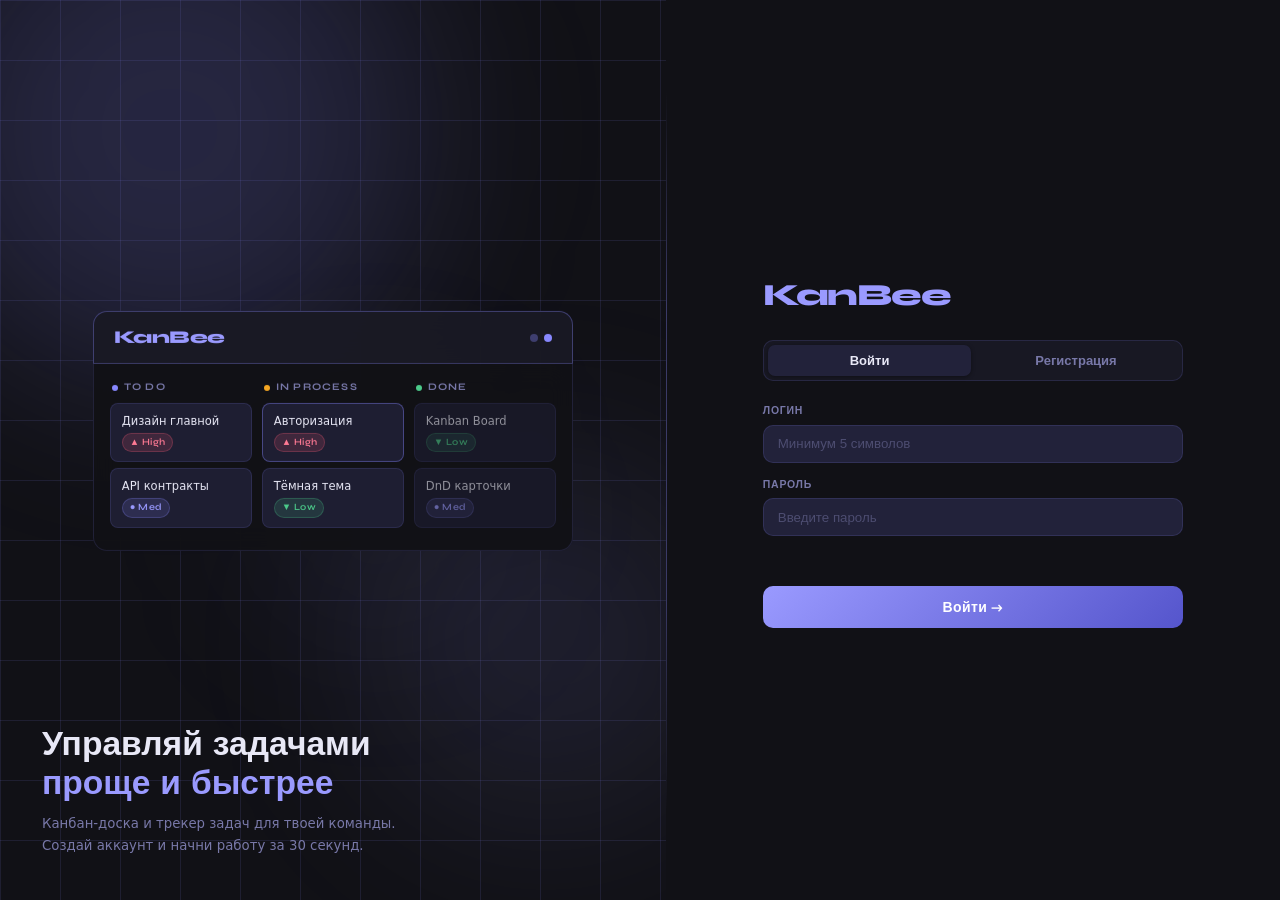
==== commit 379a875e: "feat: Implement dark theme and enhance authentication UI - Updated the theme to dark mode in index.h" ====
--- a/index.html
+++ b/index.html
@@ -1,16 +1,46 @@
 <!DOCTYPE html>
-<html lang="en" data-theme="light">
+<html lang="en" data-theme="dark">
 <head>
   <meta charset="UTF-8" />
   <meta name="viewport" content="width=device-width, initial-scale=1.0" />
   <title>KanBee</title>
   <link rel="stylesheet" href="css/styles.css" />
+  <link rel="preconnect" href="https://fonts.googleapis.com">
+  <link href="https://fonts.googleapis.com/css2?family=Syne:wght@700;800&family=Lora:wght@600;700&display=swap" rel="stylesheet">
 </head>
 <body>
 
   <aside class="sidebar">
     <div class="sidebar-logo">
-      <span class="logo-text">KanBee</span>
+      <!-- Bee SVG -->
+      <svg class="logo-bee-svg" viewBox="0 0 40 46" fill="none" xmlns="http://www.w3.org/2000/svg">
+        <!-- Upper wings -->
+        <ellipse cx="7"  cy="20" rx="8.5" ry="4.5" fill="#E8C050" fill-opacity="0.82" transform="rotate(-28 7 20)"/>
+        <ellipse cx="33" cy="20" rx="8.5" ry="4.5" fill="#E8C050" fill-opacity="0.82" transform="rotate(28 33 20)"/>
+        <!-- Lower wings -->
+        <ellipse cx="8"  cy="27" rx="6"   ry="3.2" fill="#E8C050" fill-opacity="0.55" transform="rotate(-12 8 27)"/>
+        <ellipse cx="32" cy="27" rx="6"   ry="3.2" fill="#E8C050" fill-opacity="0.55" transform="rotate(12 32 27)"/>
+        <!-- Antennae -->
+        <path d="M16 12 Q13 7 10 3" stroke="#6B3F06" stroke-width="1.6" stroke-linecap="round" fill="none"/>
+        <circle cx="9.5" cy="2.5" r="2" fill="#6B3F06"/>
+        <path d="M24 12 Q27 7 30 3" stroke="#6B3F06" stroke-width="1.6" stroke-linecap="round" fill="none"/>
+        <circle cx="30.5" cy="2.5" r="2" fill="#6B3F06"/>
+        <!-- Head -->
+        <ellipse cx="20" cy="13.5" rx="6.5" ry="6" fill="#C9820A"/>
+        <!-- Eyes -->
+        <circle cx="17" cy="12.5" r="1.5" fill="#3D2000"/>
+        <circle cx="23" cy="12.5" r="1.5" fill="#3D2000"/>
+        <!-- Body -->
+        <ellipse cx="20" cy="30" rx="10" ry="12" fill="#D4920A"/>
+        <!-- Stripe 1 -->
+        <path d="M10.5 25.5 Q20 23.5 29.5 25.5 L29 28 Q20 26 11 28 Z" fill="#5A3006"/>
+        <!-- Stripe 2 -->
+        <path d="M10 31.5 Q20 29.5 30 31.5 L29.5 34 Q20 32 10.5 34 Z" fill="#5A3006"/>
+        <!-- Stinger -->
+        <path d="M17.5 41.5 L20 45.5 L22.5 41.5 Z" fill="#5A3006"/>
+      </svg>
+      <!-- Text -->
+      <span class="logo-text"><span class="logo-kan">Kan</span><span class="logo-bee-word">Bee</span></span>
     </div>
     <!-- Profile -->
     <div class="profile-area" id="profile-area">
@@ -304,6 +334,28 @@
         <button class="settings-close" id="settings-close">&times;</button>
       </div>
 
+      <!-- Profile -->
+      <div class="settings-section">
+        <div class="settings-section-label" data-i18n="settings-account">Account</div>
+        <div class="settings-user-row">
+          <div class="settings-user-avatar" id="settings-user-avatar"></div>
+          <div class="settings-user-info">
+            <div class="settings-user-name" id="settings-user-name"></div>
+            <div class="settings-user-label" data-i18n="settings-local-profile">Local profile</div>
+          </div>
+          <button class="btn btn-ghost btn-sm" id="settings-pwd-btn" data-i18n="settings-change-pwd">Change password</button>
+        </div>
+        <div class="settings-pwd-form" id="settings-pwd-form">
+          <input class="settings-input" type="password" id="settings-pwd-current" placeholder="Current password" data-i18n-ph="settings-pwd-current-ph" />
+          <input class="settings-input" type="password" id="settings-pwd-new" placeholder="New password" data-i18n-ph="settings-pwd-new-ph" />
+          <p class="settings-pwd-error" id="settings-pwd-error"></p>
+          <div class="settings-pwd-actions">
+            <button class="btn btn-ghost btn-sm" id="settings-pwd-cancel" data-i18n="btn-cancel">Cancel</button>
+            <button class="btn btn-primary btn-sm" id="settings-pwd-save" data-i18n="settings-save">Save</button>
+          </div>
+        </div>
+      </div>
+
       <!-- Appearance -->
       <div class="settings-section">
         <div class="settings-section-label" data-i18n="settings-appearance">Appearance</div>
@@ -353,6 +405,107 @@
     </div>
   </div>
 
+  <!-- Auth Overlay -->
+  <div class="auth-overlay hidden" id="auth-overlay">
+
+    <!-- Left decorative panel -->
+    <div class="auth-panel-left">
+      <div class="auth-orb auth-orb-1"></div>
+      <div class="auth-orb auth-orb-2"></div>
+      <div class="auth-orb auth-orb-3"></div>
+      <div class="auth-particles" id="auth-particles"></div>
+
+      <!-- Mini board preview -->
+      <div class="auth-bp">
+        <div class="auth-bp-header">
+          <span class="auth-bp-logo">KanBee</span>
+          <div style="display:flex;gap:6px;margin-left:auto">
+            <div class="auth-bp-dot2"></div>
+            <div class="auth-bp-dot"></div>
+          </div>
+        </div>
+        <div class="auth-bp-body">
+          <div>
+            <div class="auth-bp-col-head auth-col-todo"><span></span>To Do</div>
+            <div class="auth-bp-card">
+              <div class="auth-bp-card-title">Дизайн главной</div>
+              <span class="auth-bp-badge auth-badge-high">▲ High</span>
+            </div>
+            <div class="auth-bp-card">
+              <div class="auth-bp-card-title">API контракты</div>
+              <span class="auth-bp-badge auth-badge-med">● Med</span>
+            </div>
+          </div>
+          <div>
+            <div class="auth-bp-col-head auth-col-inp"><span></span>In Process</div>
+            <div class="auth-bp-card auth-bp-card-active">
+              <div class="auth-bp-card-title">Авторизация</div>
+              <span class="auth-bp-badge auth-badge-high">▲ High</span>
+            </div>
+            <div class="auth-bp-card">
+              <div class="auth-bp-card-title">Тёмная тема</div>
+              <span class="auth-bp-badge auth-badge-low">▼ Low</span>
+            </div>
+          </div>
+          <div>
+            <div class="auth-bp-col-head auth-col-done"><span></span>Done</div>
+            <div class="auth-bp-card auth-bp-card-done">
+              <div class="auth-bp-card-title">Kanban Board</div>
+              <span class="auth-bp-badge auth-badge-low">▼ Low</span>
+            </div>
+            <div class="auth-bp-card auth-bp-card-done">
+              <div class="auth-bp-card-title">DnD карточки</div>
+              <span class="auth-bp-badge auth-badge-med">● Med</span>
+            </div>
+          </div>
+        </div>
+      </div>
+
+      <!-- Tagline -->
+      <div class="auth-tagline">
+        <h1>Управляй задачами<br/><em>проще и быстрее</em></h1>
+        <p>Канбан-доска и трекер задач для твоей команды.<br/>Создай аккаунт и начни работу за 30 секунд.</p>
+      </div>
+    </div>
+
+    <!-- Right form panel -->
+    <div class="auth-panel-right">
+      <div class="auth-form-card">
+
+        <div class="auth-brand">
+          <span class="auth-brand-name">KanBee</span>
+        </div>
+
+        <div class="auth-tabs">
+          <button class="auth-tab active" id="auth-tab-login">Войти</button>
+          <button class="auth-tab" id="auth-tab-register">Регистрация</button>
+        </div>
+
+        <form id="auth-form">
+          <div class="auth-field">
+            <label class="auth-field-label">Логин</label>
+            <input class="auth-field-input" id="auth-username" type="text"
+              placeholder="Минимум 5 символов" autocomplete="username" required />
+          </div>
+          <div class="auth-field">
+            <label class="auth-field-label">Пароль</label>
+            <input class="auth-field-input" id="auth-password" type="password"
+              placeholder="Введите пароль" autocomplete="current-password" required />
+          </div>
+          <div class="auth-field" id="auth-confirm-wrap" style="display:none">
+            <label class="auth-field-label">Подтвердить пароль</label>
+            <input class="auth-field-input" id="auth-confirm" type="password"
+              placeholder="Повторите пароль" />
+          </div>
+          <p class="auth-error" id="auth-error"></p>
+          <button type="submit" class="auth-submit-btn" id="auth-submit">Войти →</button>
+        </form>
+
+      </div>
+    </div>
+
+  </div>
+
   <script src="js/app.js"></script>
 </body>
 </html>
--- a/css/styles.css
+++ b/css/styles.css
@@ -105,16 +105,38 @@
 .sidebar-logo {
   display: flex;
   align-items: center;
-  gap: 10px;
-  padding: 20px 20px 16px;
+  gap: 12px;
+  padding: 18px 20px;
   border-bottom: 1px solid var(--border-soft);
+  min-height: 72px;
+}
+
+.logo-bee-svg {
+  width: 42px;
+  height: 48px;
+  flex-shrink: 0;
 }
 
 .logo-text {
-  font-size: 24px;
-  font-weight: 800;
-  letter-spacing: -0.8px;
-  color: var(--accent);
+  font-family: 'Lora', Georgia, serif;
+  font-size: 30px;
+  font-weight: 700;
+  letter-spacing: -0.5px;
+  line-height: 1;
+}
+
+.logo-kan {
+  color: #6B3F0A;
+}
+.logo-bee-word {
+  color: #C9820A;
+}
+
+html[data-theme="dark"] .logo-kan {
+  color: #B07030;
+}
+html[data-theme="dark"] .logo-bee-word {
+  color: #D4920A;
 }
 
 .sidebar-nav {
@@ -554,6 +576,46 @@
   border-color: var(--accent);
   color: var(--accent);
   background: var(--accent-glow);
+}
+
+/* ── Board visual effects ─────────────────────────────────────────── */
+.kanban-board {
+  background-image: radial-gradient(circle, var(--border-soft) 1px, transparent 1px);
+  background-size: 28px 28px;
+}
+
+.kanban-column { position: relative; }
+.kanban-column::before {
+  content: '';
+  position: absolute;
+  top: -1px; left: -1px; right: -1px;
+  height: 3px;
+  border-radius: var(--radius) var(--radius) 0 0;
+  z-index: 1;
+  pointer-events: none;
+}
+#col-todo::before      { background: linear-gradient(90deg, var(--todo), transparent 70%); }
+#col-inprocess::before { background: linear-gradient(90deg, var(--inprocess), transparent 70%); }
+#col-done::before      { background: linear-gradient(90deg, var(--done), transparent 70%); }
+
+#col-todo .column-count      { color: var(--todo);      background: rgba(136,136,255,.12); }
+#col-inprocess .column-count { color: var(--inprocess); background: rgba(245,166,35,.12);  }
+#col-done .column-count      { color: var(--done);      background: rgba(76,202,138,.12);  }
+
+@keyframes card-appear {
+  from { opacity: 0; transform: translateY(8px); }
+  to   { opacity: 1; transform: translateY(0); }
+}
+.card { animation: card-appear 0.22s ease both; }
+.card.dragging { animation: none; }
+
+.card:hover {
+  border-color: var(--accent);
+  box-shadow: 0 6px 24px rgba(136,136,255,.14), 0 2px 8px rgba(0,0,0,.2);
+  transform: translateY(-2px);
+}
+html[data-theme="light"] .card:hover {
+  box-shadow: 0 6px 24px rgba(180,140,0,.1), 0 2px 8px rgba(0,0,0,.07);
 }
 
 /* ── Task Tracker ─────────────────────────────────────────────────── */
@@ -1445,4 +1507,302 @@
   gap: 8px;
   justify-content: center;
 }
+
+/* ── Settings user section ────────────────────────────────────────── */
+.settings-user-row {
+  display: flex; align-items: center; gap: 12px;
+  padding: 10px 0 8px;
+}
+.settings-user-avatar {
+  width: 36px; height: 36px; border-radius: 50%;
+  background: var(--accent-glow);
+  border: 1px solid var(--border);
+  display: flex; align-items: center; justify-content: center;
+  font-family: 'Syne', sans-serif;
+  font-size: 14px; font-weight: 800; color: var(--accent);
+  flex-shrink: 0;
+}
+.settings-user-info { flex: 1; min-width: 0; }
+.settings-user-name {
+  font-size: 13px; font-weight: 700; color: var(--text);
+  overflow: hidden; text-overflow: ellipsis; white-space: nowrap;
+}
+.settings-user-label { font-size: 11px; color: var(--text-muted); }
+
+.settings-pwd-form {
+  display: none; flex-direction: column; gap: 8px; padding: 8px 0 4px;
+}
+.settings-pwd-form.open { display: flex; }
+.settings-pwd-error { font-size: 12px; color: var(--high); min-height: 16px; }
+.settings-pwd-actions { display: flex; gap: 8px; justify-content: flex-end; }
+.btn-sm { padding: 5px 12px; font-size: 12px; }
+
+/* ── Auth Overlay ──────────────────────────────────────────────────── */
+:root {
+  --auth-accent:   #8888ff;
+  --auth-accent-h: #9a9aff;
+  --auth-accent-d: #5555cc;
+  --auth-bg:       #111116;
+  --auth-bg2:      #1a1a24;
+  --auth-bg3:      #22223a;
+  --auth-border:   rgba(136,136,255,.15);
+  --auth-border2:  rgba(136,136,255,.35);
+  --auth-text:     #e8e8f6;
+  --auth-muted:    #7878a8;
+}
+
+.auth-overlay {
+  position: fixed;
+  inset: 0;
+  background: var(--auth-bg);
+  display: flex;
+  align-items: stretch;
+  min-height: 100vh;
+  z-index: 1000;
+  overflow: hidden;
+  color: var(--auth-text);
+}
+.auth-overlay.hidden { display: none; }
+
+/* ── Left panel ── */
+.auth-panel-left {
+  width: 52%;
+  position: relative;
+  overflow: hidden;
+  display: flex;
+  flex-direction: column;
+  justify-content: flex-end;
+  padding: 3rem;
+}
+.auth-panel-left::before {
+  content: '';
+  position: absolute; inset: 0;
+  background-image:
+    linear-gradient(var(--auth-border) 1px, transparent 1px),
+    linear-gradient(90deg, var(--auth-border) 1px, transparent 1px);
+  background-size: 60px 60px;
+  opacity: .8;
+}
+
+.auth-orb {
+  position: absolute;
+  border-radius: 50%;
+  filter: blur(90px);
+  pointer-events: none;
+}
+.auth-orb-1 { width:500px;height:500px;background:rgba(136,136,255,.18);top:-120px;left:-80px }
+.auth-orb-2 { width:360px;height:360px;background:rgba(160,160,255,.1);bottom:80px;right:-60px }
+.auth-orb-3 { width:220px;height:220px;background:rgba(136,136,255,.08);top:45%;left:40% }
+
+.auth-particles { position:absolute;inset:0;pointer-events:none;overflow:hidden }
+.auth-particle {
+  position: absolute;
+  border-radius: 50%;
+  background: var(--auth-accent);
+  opacity: 0;
+  animation: auth-float var(--dur) ease-in-out var(--delay) infinite;
+}
+@keyframes auth-float {
+  0%   { opacity:0; transform:translateY(0) scale(1) }
+  20%  { opacity:.4 }
+  80%  { opacity:.2 }
+  100% { opacity:0; transform:translateY(-200px) scale(.3) }
+}
+
+/* Board preview */
+.auth-bp {
+  position: absolute;
+  top: 50%; left: 50%;
+  transform: translate(-50%, -58%);
+  width: 480px;
+}
+.auth-bp-header {
+  background: rgba(26,26,36,.95);
+  border: 1px solid var(--auth-border2);
+  border-radius: 14px 14px 0 0;
+  padding: 12px 20px;
+  display: flex; align-items: center; gap: 10px;
+  backdrop-filter: blur(12px);
+}
+.auth-bp-logo {
+  font-family: 'Syne', sans-serif;
+  font-weight: 800; font-size: 18px;
+  color: var(--auth-accent-h); letter-spacing: -.5px;
+}
+.auth-bp-dot  { width:8px;height:8px;border-radius:50%;background:var(--auth-accent) }
+.auth-bp-dot2 { width:8px;height:8px;border-radius:50%;background:var(--auth-border2) }
+
+.auth-bp-body {
+  background: rgba(17,17,22,.95);
+  border: 1px solid var(--auth-border);
+  border-top: none;
+  border-radius: 0 0 14px 14px;
+  padding: 16px;
+  display: grid;
+  grid-template-columns: 1fr 1fr 1fr;
+  gap: 10px;
+  backdrop-filter: blur(12px);
+}
+.auth-bp-col-head {
+  font-family: 'Syne', sans-serif;
+  font-size: 10px; font-weight: 700;
+  letter-spacing: .12em; text-transform: uppercase;
+  color: var(--auth-muted);
+  padding: 0 0 8px 2px;
+  display: flex; align-items: center; gap: 6px;
+}
+.auth-bp-col-head span { width:6px;height:6px;border-radius:50%;display:inline-block }
+.auth-col-todo span { background: #8888ff }
+.auth-col-inp  span { background: #f5a623 }
+.auth-col-done span { background: #4cca8a }
+
+.auth-bp-card {
+  background: rgba(34,34,58,.8);
+  border: 1px solid var(--auth-border);
+  border-radius: 8px;
+  padding: 9px 11px;
+  margin-bottom: 6px;
+  font-size: 11px; color: var(--auth-muted); line-height: 1.4;
+}
+.auth-bp-card-active { border-color: rgba(136,136,255,.4) }
+.auth-bp-card-done   { opacity: .6 }
+.auth-bp-card-title  { font-weight:500;margin-bottom:4px;font-size:11.5px;color:var(--auth-text) }
+
+.auth-bp-badge {
+  display: inline-flex; align-items: center; gap: 4px;
+  font-size: 9.5px; padding: 2px 7px; border-radius: 20px;
+  font-family: 'Syne', sans-serif; font-weight: 600; letter-spacing: .04em;
+}
+.auth-badge-high { background:rgba(255,94,122,.15);color:#ff7a94;border:1px solid rgba(255,94,122,.25) }
+.auth-badge-med  { background:rgba(136,136,255,.15);color:var(--auth-accent-h);border:1px solid rgba(136,136,255,.25) }
+.auth-badge-low  { background:rgba(76,202,138,.15);color:#4cca8a;border:1px solid rgba(76,202,138,.25) }
+
+/* Tagline */
+.auth-tagline { position:relative;z-index:2 }
+.auth-tagline h1 {
+  font-family: 'Syne', sans-serif;
+  font-size: 2.4rem; font-weight: 800; line-height: 1.15;
+  color: var(--auth-text); margin-bottom: .75rem;
+}
+.auth-tagline h1 em { font-style:normal;color:var(--auth-accent-h) }
+.auth-tagline p {
+  font-size: .95rem; font-weight: 300;
+  color: var(--auth-muted); line-height: 1.7; max-width: 360px;
+}
+
+/* ── Right panel ── */
+.auth-panel-right {
+  width: 48%;
+  display: flex; align-items: center; justify-content: center;
+  padding: 2.5rem 3rem;
+  position: relative;
+}
+.auth-panel-right::before {
+  content: '';
+  position: absolute; left: 0; top: 10%; bottom: 10%;
+  width: 1px;
+  background: linear-gradient(transparent, var(--auth-border2) 30%, var(--auth-border2) 70%, transparent);
+}
+
+.auth-form-card {
+  width: 100%; max-width: 420px;
+  animation: auth-fade-up .55s ease both;
+  display: flex; flex-direction: column; gap: 22px;
+}
+@keyframes auth-fade-up {
+  from { opacity:0; transform:translateY(18px) }
+  to   { opacity:1; transform:translateY(0) }
+}
+
+.auth-brand { display: flex; align-items: center }
+.auth-brand-name {
+  font-family: 'Syne', sans-serif;
+  font-size: 2.2rem; font-weight: 800;
+  color: var(--auth-accent-h); letter-spacing: -.04em;
+}
+
+.auth-tabs {
+  display: flex;
+  background: rgba(136,136,255,.06);
+  border: 1px solid var(--auth-border);
+  border-radius: 10px;
+  padding: 4px; gap: 3px;
+}
+.auth-tab {
+  flex: 1; padding: 8px 0;
+  border: none; background: transparent; border-radius: 7px;
+  font-size: 13px; font-weight: 600;
+  color: var(--auth-muted); cursor: pointer;
+  transition: background .15s, color .15s;
+}
+.auth-tab.active {
+  background: var(--auth-bg3);
+  color: var(--auth-text);
+  box-shadow: 0 1px 4px rgba(0,0,0,.4);
+}
+
+#auth-form { display:flex;flex-direction:column;gap:14px }
+
+.auth-field { display:flex;flex-direction:column;gap:6px;transition:transform .2s }
+.auth-field:focus-within { transform: translateY(-1px) }
+
+.auth-field-label {
+  font-family: 'Syne', sans-serif;
+  font-size: .75rem; font-weight: 700;
+  letter-spacing: .07em; text-transform: uppercase;
+  color: var(--auth-muted);
+}
+.auth-field-input {
+  background: var(--auth-bg3);
+  border: 1.5px solid var(--auth-border);
+  border-radius: 10px;
+  padding: .75rem 1rem;
+  color: var(--auth-text);
+  font-size: .95rem; outline: none;
+  transition: border-color .2s, box-shadow .2s, background .2s;
+}
+.auth-field-input::placeholder { color: rgba(120,120,168,.5) }
+.auth-field-input:focus {
+  border-color: var(--auth-accent);
+  background: rgba(136,136,255,.06);
+  box-shadow: 0 0 0 3px rgba(136,136,255,.12);
+}
+
+.auth-error {
+  font-size: 13px; color: #ff7a94;
+  min-height: 18px; text-align: center;
+}
+
+.auth-submit-btn {
+  width: 100%; padding: .9rem;
+  background: linear-gradient(135deg, var(--auth-accent-h), var(--auth-accent-d));
+  border: none; border-radius: 10px;
+  color: #fff;
+  font-family: 'Syne', sans-serif;
+  font-size: 1rem; font-weight: 700; letter-spacing: .03em;
+  cursor: pointer; position: relative; overflow: hidden;
+  transition: transform .15s, box-shadow .2s;
+  margin-top: 4px;
+}
+.auth-submit-btn::before {
+  content: '';
+  position: absolute; inset: 0;
+  background: linear-gradient(135deg, rgba(255,255,255,.15), transparent);
+  opacity: 0; transition: opacity .2s;
+}
+.auth-submit-btn:hover {
+  transform: translateY(-1px);
+  box-shadow: 0 8px 28px rgba(136,136,255,.4);
+}
+.auth-submit-btn:hover::before { opacity: 1 }
+.auth-submit-btn:active { transform: translateY(0) }
+
+@media (max-width: 820px) {
+  .auth-overlay { flex-direction: column; overflow: auto }
+  .auth-panel-left { width:100%;min-height:260px;padding:2rem }
+  .auth-panel-right { width:100%;padding:2rem 1.5rem }
+  .auth-panel-right::before { display:none }
+  .auth-bp { width:90%;max-width:360px }
+  .auth-tagline h1 { font-size:1.8rem }
+}
 .confirm-actions .btn { min-width: 90px; justify-content: center; }
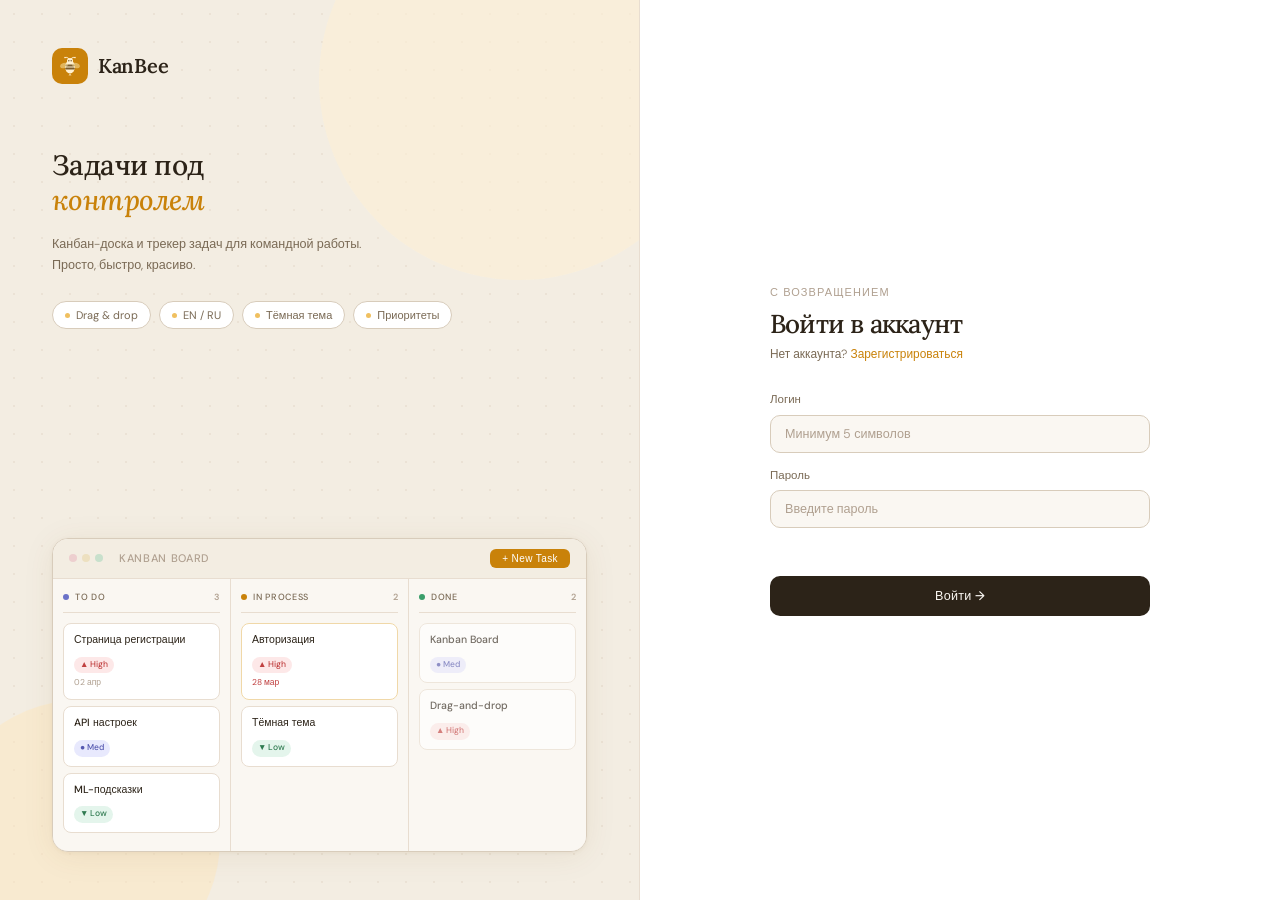
==== commit 0c570ebe: "feat: redesign auth page with warm cream/amber theme" ====
--- a/index.html
+++ b/index.html
@@ -6,7 +6,7 @@
   <title>KanBee</title>
   <link rel="stylesheet" href="css/styles.css" />
   <link rel="preconnect" href="https://fonts.googleapis.com">
-  <link href="https://fonts.googleapis.com/css2?family=Syne:wght@700;800&family=Lora:wght@600;700&display=swap" rel="stylesheet">
+  <link href="https://fonts.googleapis.com/css2?family=Syne:wght@700;800&family=Lora:ital,wght@0,400;0,500;0,600;1,400&family=DM+Sans:wght@300;400;500&display=swap" rel="stylesheet">
 </head>
 <body>
 
@@ -410,61 +410,108 @@
 
     <!-- Left decorative panel -->
     <div class="auth-panel-left">
-      <div class="auth-orb auth-orb-1"></div>
-      <div class="auth-orb auth-orb-2"></div>
-      <div class="auth-orb auth-orb-3"></div>
-      <div class="auth-particles" id="auth-particles"></div>
-
-      <!-- Mini board preview -->
-      <div class="auth-bp">
-        <div class="auth-bp-header">
-          <span class="auth-bp-logo">KanBee</span>
-          <div style="display:flex;gap:6px;margin-left:auto">
-            <div class="auth-bp-dot2"></div>
-            <div class="auth-bp-dot"></div>
-          </div>
-        </div>
-        <div class="auth-bp-body">
-          <div>
-            <div class="auth-bp-col-head auth-col-todo"><span></span>To Do</div>
-            <div class="auth-bp-card">
-              <div class="auth-bp-card-title">Дизайн главной</div>
-              <span class="auth-bp-badge auth-badge-high">▲ High</span>
-            </div>
-            <div class="auth-bp-card">
-              <div class="auth-bp-card-title">API контракты</div>
-              <span class="auth-bp-badge auth-badge-med">● Med</span>
-            </div>
-          </div>
-          <div>
-            <div class="auth-bp-col-head auth-col-inp"><span></span>In Process</div>
-            <div class="auth-bp-card auth-bp-card-active">
-              <div class="auth-bp-card-title">Авторизация</div>
-              <span class="auth-bp-badge auth-badge-high">▲ High</span>
-            </div>
-            <div class="auth-bp-card">
-              <div class="auth-bp-card-title">Тёмная тема</div>
-              <span class="auth-bp-badge auth-badge-low">▼ Low</span>
-            </div>
-          </div>
-          <div>
-            <div class="auth-bp-col-head auth-col-done"><span></span>Done</div>
-            <div class="auth-bp-card auth-bp-card-done">
-              <div class="auth-bp-card-title">Kanban Board</div>
-              <span class="auth-bp-badge auth-badge-low">▼ Low</span>
-            </div>
-            <div class="auth-bp-card auth-bp-card-done">
-              <div class="auth-bp-card-title">DnD карточки</div>
-              <span class="auth-bp-badge auth-badge-med">● Med</span>
-            </div>
-          </div>
-        </div>
-      </div>
-
-      <!-- Tagline -->
-      <div class="auth-tagline">
-        <h1>Управляй задачами<br/><em>проще и быстрее</em></h1>
-        <p>Канбан-доска и трекер задач для твоей команды.<br/>Создай аккаунт и начни работу за 30 секунд.</p>
+      <div class="auth-circle-1"></div>
+      <div class="auth-circle-2"></div>
+
+      <div class="auth-panel-top">
+        <div class="auth-logo">
+          <div class="auth-logo-mark">
+            <svg class="auth-logo-bee" viewBox="0 0 20 20" fill="none">
+              <ellipse cx="10" cy="11" rx="5" ry="6.5" fill="#FFF0D0"/>
+              <rect x="5.2" y="8.5" width="9.6" height="2" rx=".9" fill="#7A5C2E"/>
+              <rect x="5.2" y="11.5" width="9.6" height="2" rx=".9" fill="#7A5C2E"/>
+              <path d="M10 17.5l-1.5 2.5 1.5-1 1.5 1z" fill="#FFF0D0"/>
+              <circle cx="10" cy="5" r="3" fill="#FFF0D0"/>
+              <circle cx="8.8" cy="4.8" r=".75" fill="#7A5C2E"/>
+              <circle cx="11.2" cy="4.8" r=".75" fill="#7A5C2E"/>
+              <path d="M8.8 2.5Q7 .5 5 1.5" stroke="#FFF0D0" stroke-width=".9" stroke-linecap="round" fill="none"/>
+              <circle cx="5" cy="1.5" r=".7" fill="#FFF0D0"/>
+              <path d="M11.2 2.5Q13 .5 15 1.5" stroke="#FFF0D0" stroke-width=".9" stroke-linecap="round" fill="none"/>
+              <circle cx="15" cy="1.5" r=".7" fill="#FFF0D0"/>
+              <ellipse cx="4" cy="9.5" rx="4" ry="2.5" fill="#F5E0A0" opacity=".55" transform="rotate(-18,4,9.5)"/>
+              <ellipse cx="16" cy="9.5" rx="4" ry="2.5" fill="#F5E0A0" opacity=".55" transform="rotate(18,16,9.5)"/>
+            </svg>
+          </div>
+          <span class="auth-logo-name">KanBee</span>
+        </div>
+
+        <h1 class="auth-tagline">Задачи под<br/><em>контролем</em></h1>
+        <p class="auth-tagline-sub">Канбан-доска и трекер задач для командной работы. Просто, быстро, красиво.</p>
+
+        <div class="auth-features">
+          <div class="auth-feat-pill"><span class="auth-feat-dot"></span>Drag &amp; drop</div>
+          <div class="auth-feat-pill"><span class="auth-feat-dot"></span>EN / RU</div>
+          <div class="auth-feat-pill"><span class="auth-feat-dot"></span>Тёмная тема</div>
+          <div class="auth-feat-pill"><span class="auth-feat-dot"></span>Приоритеты</div>
+        </div>
+      </div>
+
+      <!-- Board illustration -->
+      <div class="auth-board-wrap">
+        <div class="auth-board-ui">
+          <div class="auth-board-bar">
+            <div class="auth-bar-dots">
+              <div class="auth-bar-dot"></div>
+              <div class="auth-bar-dot"></div>
+              <div class="auth-bar-dot"></div>
+            </div>
+            <span class="auth-bar-title">Kanban Board</span>
+            <button class="auth-bar-btn">+ New Task</button>
+          </div>
+          <div class="auth-board-cols">
+            <div class="auth-bcol">
+              <div class="auth-bcol-head">
+                <div class="auth-bcol-dot" style="background:#6B72C8"></div>
+                <span class="auth-bcol-name">To Do</span>
+                <span class="auth-bcol-n">3</span>
+              </div>
+              <div class="auth-bcard">
+                <div class="auth-bcard-title">Страница регистрации</div>
+                <span class="auth-bcard-badge auth-b-high">▲ High</span>
+                <div class="auth-bcard-due">02 апр</div>
+              </div>
+              <div class="auth-bcard">
+                <div class="auth-bcard-title">API настроек</div>
+                <span class="auth-bcard-badge auth-b-med">● Med</span>
+              </div>
+              <div class="auth-bcard">
+                <div class="auth-bcard-title">ML-подсказки</div>
+                <span class="auth-bcard-badge auth-b-low">▼ Low</span>
+              </div>
+            </div>
+            <div class="auth-bcol">
+              <div class="auth-bcol-head">
+                <div class="auth-bcol-dot" style="background:#C9820A"></div>
+                <span class="auth-bcol-name">In Process</span>
+                <span class="auth-bcol-n">2</span>
+              </div>
+              <div class="auth-bcard" style="border-color:#F0D8A8">
+                <div class="auth-bcard-title">Авторизация</div>
+                <span class="auth-bcard-badge auth-b-high">▲ High</span>
+                <div class="auth-bcard-due" style="color:#C04040">28 мар</div>
+              </div>
+              <div class="auth-bcard">
+                <div class="auth-bcard-title">Тёмная тема</div>
+                <span class="auth-bcard-badge auth-b-low">▼ Low</span>
+              </div>
+            </div>
+            <div class="auth-bcol">
+              <div class="auth-bcol-head">
+                <div class="auth-bcol-dot" style="background:#3A9E6A"></div>
+                <span class="auth-bcol-name">Done</span>
+                <span class="auth-bcol-n">2</span>
+              </div>
+              <div class="auth-bcard" style="opacity:.65">
+                <div class="auth-bcard-title">Kanban Board</div>
+                <span class="auth-bcard-badge auth-b-med">● Med</span>
+              </div>
+              <div class="auth-bcard" style="opacity:.65">
+                <div class="auth-bcard-title">Drag-and-drop</div>
+                <span class="auth-bcard-badge auth-b-high">▲ High</span>
+              </div>
+            </div>
+          </div>
+        </div>
       </div>
     </div>
 
@@ -472,14 +519,13 @@
     <div class="auth-panel-right">
       <div class="auth-form-card">
 
-        <div class="auth-brand">
-          <span class="auth-brand-name">KanBee</span>
-        </div>
-
-        <div class="auth-tabs">
-          <button class="auth-tab active" id="auth-tab-login">Войти</button>
-          <button class="auth-tab" id="auth-tab-register">Регистрация</button>
-        </div>
+        <p class="auth-form-eyebrow" id="auth-eyebrow">С возвращением</p>
+        <h2 class="auth-form-heading" id="auth-form-heading">Войти в аккаунт</h2>
+        <p class="auth-form-sub">
+          <span id="auth-switch-label">Нет аккаунта?</span>
+          <button class="auth-tab-link" id="auth-tab-register">Зарегистрироваться</button>
+          <button class="auth-tab-link" id="auth-tab-login" style="display:none">Войти</button>
+        </p>
 
         <form id="auth-form">
           <div class="auth-field">
--- a/css/styles.css
+++ b/css/styles.css
@@ -1538,271 +1538,268 @@
 .btn-sm { padding: 5px 12px; font-size: 12px; }
 
 /* ── Auth Overlay ──────────────────────────────────────────────────── */
-:root {
-  --auth-accent:   #8888ff;
-  --auth-accent-h: #9a9aff;
-  --auth-accent-d: #5555cc;
-  --auth-bg:       #111116;
-  --auth-bg2:      #1a1a24;
-  --auth-bg3:      #22223a;
-  --auth-border:   rgba(136,136,255,.15);
-  --auth-border2:  rgba(136,136,255,.35);
-  --auth-text:     #e8e8f6;
-  --auth-muted:    #7878a8;
-}
-
 .auth-overlay {
   position: fixed;
   inset: 0;
-  background: var(--auth-bg);
   display: flex;
   align-items: stretch;
   min-height: 100vh;
   z-index: 1000;
   overflow: hidden;
-  color: var(--auth-text);
+  font-family: 'DM Sans', sans-serif;
 }
 .auth-overlay.hidden { display: none; }
 
 /* ── Left panel ── */
 .auth-panel-left {
-  width: 52%;
+  width: 50%;
+  background: #F3EDE2;
+  border-right: 1px solid #E8DDD0;
+  display: flex;
+  flex-direction: column;
+  justify-content: space-between;
+  padding: 48px 52px;
   position: relative;
   overflow: hidden;
-  display: flex;
-  flex-direction: column;
-  justify-content: flex-end;
-  padding: 3rem;
 }
 .auth-panel-left::before {
   content: '';
   position: absolute; inset: 0;
-  background-image:
-    linear-gradient(var(--auth-border) 1px, transparent 1px),
-    linear-gradient(90deg, var(--auth-border) 1px, transparent 1px);
-  background-size: 60px 60px;
-  opacity: .8;
-}
-
-.auth-orb {
-  position: absolute;
-  border-radius: 50%;
-  filter: blur(90px);
+  background-image: radial-gradient(circle, #E8DDD0 1px, transparent 1px);
+  background-size: 28px 28px;
+  opacity: .7;
   pointer-events: none;
 }
-.auth-orb-1 { width:500px;height:500px;background:rgba(136,136,255,.18);top:-120px;left:-80px }
-.auth-orb-2 { width:360px;height:360px;background:rgba(160,160,255,.1);bottom:80px;right:-60px }
-.auth-orb-3 { width:220px;height:220px;background:rgba(136,136,255,.08);top:45%;left:40% }
-
-.auth-particles { position:absolute;inset:0;pointer-events:none;overflow:hidden }
-.auth-particle {
-  position: absolute;
-  border-radius: 50%;
-  background: var(--auth-accent);
-  opacity: 0;
-  animation: auth-float var(--dur) ease-in-out var(--delay) infinite;
-}
-@keyframes auth-float {
-  0%   { opacity:0; transform:translateY(0) scale(1) }
-  20%  { opacity:.4 }
-  80%  { opacity:.2 }
-  100% { opacity:0; transform:translateY(-200px) scale(.3) }
-}
-
-/* Board preview */
-.auth-bp {
-  position: absolute;
-  top: 50%; left: 50%;
-  transform: translate(-50%, -58%);
-  width: 480px;
-}
-.auth-bp-header {
-  background: rgba(26,26,36,.95);
-  border: 1px solid var(--auth-border2);
-  border-radius: 14px 14px 0 0;
-  padding: 12px 20px;
+.auth-circle-1 {
+  position: absolute; top: -120px; right: -80px;
+  width: 400px; height: 400px; border-radius: 50%;
+  background: #FDF0D5; opacity: .6; pointer-events: none;
+}
+.auth-circle-2 {
+  position: absolute; bottom: -80px; left: -60px;
+  width: 280px; height: 280px; border-radius: 50%;
+  background: #FDE8C0; opacity: .5; pointer-events: none;
+}
+
+.auth-panel-top { position: relative; z-index: 1; }
+
+.auth-logo {
   display: flex; align-items: center; gap: 10px;
-  backdrop-filter: blur(12px);
-}
-.auth-bp-logo {
-  font-family: 'Syne', sans-serif;
-  font-weight: 800; font-size: 18px;
-  color: var(--auth-accent-h); letter-spacing: -.5px;
-}
-.auth-bp-dot  { width:8px;height:8px;border-radius:50%;background:var(--auth-accent) }
-.auth-bp-dot2 { width:8px;height:8px;border-radius:50%;background:var(--auth-border2) }
-
-.auth-bp-body {
-  background: rgba(17,17,22,.95);
-  border: 1px solid var(--auth-border);
-  border-top: none;
-  border-radius: 0 0 14px 14px;
-  padding: 16px;
-  display: grid;
-  grid-template-columns: 1fr 1fr 1fr;
-  gap: 10px;
-  backdrop-filter: blur(12px);
-}
-.auth-bp-col-head {
-  font-family: 'Syne', sans-serif;
-  font-size: 10px; font-weight: 700;
-  letter-spacing: .12em; text-transform: uppercase;
-  color: var(--auth-muted);
-  padding: 0 0 8px 2px;
+  margin-bottom: 64px;
+}
+.auth-logo-mark {
+  width: 36px; height: 36px; border-radius: 10px;
+  background: #C9820A;
+  display: flex; align-items: center; justify-content: center;
+  flex-shrink: 0;
+}
+.auth-logo-bee { width: 20px; height: 20px; }
+.auth-logo-name {
+  font-family: 'Lora', serif;
+  font-weight: 600; font-size: 20px;
+  color: #2C2318; letter-spacing: -.3px;
+}
+
+.auth-tagline {
+  font-family: 'Lora', serif;
+  font-size: 2rem; font-weight: 500;
+  color: #2C2318; line-height: 1.25;
+  margin-bottom: 16px; letter-spacing: -.02em;
+}
+.auth-tagline em { font-style: italic; color: #C9820A; }
+
+.auth-tagline-sub {
+  font-size: .9rem; color: #7A6A55;
+  font-weight: 300; line-height: 1.7; max-width: 340px;
+}
+
+.auth-features {
+  display: flex; flex-wrap: wrap; gap: 8px;
+  margin-top: 24px;
+}
+.auth-feat-pill {
   display: flex; align-items: center; gap: 6px;
-}
-.auth-bp-col-head span { width:6px;height:6px;border-radius:50%;display:inline-block }
-.auth-col-todo span { background: #8888ff }
-.auth-col-inp  span { background: #f5a623 }
-.auth-col-done span { background: #4cca8a }
-
-.auth-bp-card {
-  background: rgba(34,34,58,.8);
-  border: 1px solid var(--auth-border);
-  border-radius: 8px;
-  padding: 9px 11px;
-  margin-bottom: 6px;
-  font-size: 11px; color: var(--auth-muted); line-height: 1.4;
-}
-.auth-bp-card-active { border-color: rgba(136,136,255,.4) }
-.auth-bp-card-done   { opacity: .6 }
-.auth-bp-card-title  { font-weight:500;margin-bottom:4px;font-size:11.5px;color:var(--auth-text) }
-
-.auth-bp-badge {
-  display: inline-flex; align-items: center; gap: 4px;
-  font-size: 9.5px; padding: 2px 7px; border-radius: 20px;
-  font-family: 'Syne', sans-serif; font-weight: 600; letter-spacing: .04em;
-}
-.auth-badge-high { background:rgba(255,94,122,.15);color:#ff7a94;border:1px solid rgba(255,94,122,.25) }
-.auth-badge-med  { background:rgba(136,136,255,.15);color:var(--auth-accent-h);border:1px solid rgba(136,136,255,.25) }
-.auth-badge-low  { background:rgba(76,202,138,.15);color:#4cca8a;border:1px solid rgba(76,202,138,.25) }
-
-/* Tagline */
-.auth-tagline { position:relative;z-index:2 }
-.auth-tagline h1 {
-  font-family: 'Syne', sans-serif;
-  font-size: 2.4rem; font-weight: 800; line-height: 1.15;
-  color: var(--auth-text); margin-bottom: .75rem;
-}
-.auth-tagline h1 em { font-style:normal;color:var(--auth-accent-h) }
-.auth-tagline p {
-  font-size: .95rem; font-weight: 300;
-  color: var(--auth-muted); line-height: 1.7; max-width: 360px;
-}
+  background: #fff;
+  border: 1px solid #D8CCBB;
+  border-radius: 20px; padding: 5px 12px;
+  font-size: 11px; color: #7A6A55; font-weight: 400;
+}
+.auth-feat-dot {
+  width: 5px; height: 5px; border-radius: 50%;
+  background: #F0C060; flex-shrink: 0;
+}
+
+/* Board illustration */
+.auth-board-wrap {
+  position: relative; z-index: 1;
+  animation: auth-float-up .6s ease both;
+}
+@keyframes auth-float-up {
+  from { opacity:0; transform:translateY(16px) }
+  to   { opacity:1; transform:translateY(0) }
+}
+.auth-board-ui {
+  background: #fff;
+  border: 1px solid #D8CCBB;
+  border-radius: 16px;
+  overflow: hidden;
+  box-shadow: 0 4px 32px rgba(120,80,20,.08), 0 1px 4px rgba(120,80,20,.06);
+}
+.auth-board-bar {
+  background: #F3EDE2;
+  border-bottom: 1px solid #E8DDD0;
+  padding: 10px 16px;
+  display: flex; align-items: center; gap: 8px;
+}
+.auth-bar-dots { display: flex; gap: 5px; }
+.auth-bar-dot {
+  width: 8px; height: 8px; border-radius: 50%;
+}
+.auth-bar-dot:nth-child(1) { background: #EDCFCF; }
+.auth-bar-dot:nth-child(2) { background: #EDE0C0; }
+.auth-bar-dot:nth-child(3) { background: #C8E0CC; }
+.auth-bar-title {
+  margin-left: 8px; font-size: 11px; font-weight: 500;
+  color: #B0A090; letter-spacing: .06em; text-transform: uppercase;
+}
+.auth-bar-btn {
+  margin-left: auto; padding: 4px 12px; border-radius: 6px;
+  background: #C9820A; color: #fff;
+  font-size: 10px; font-weight: 500; letter-spacing: .04em;
+  border: none; cursor: default;
+}
+.auth-board-cols {
+  display: grid; grid-template-columns: 1fr 1fr 1fr;
+  gap: 1px; background: #E8DDD0;
+}
+.auth-bcol {
+  background: #FAF7F2;
+  padding: 12px 10px;
+}
+.auth-bcol-head {
+  display: flex; align-items: center; gap: 6px;
+  margin-bottom: 10px; padding-bottom: 8px;
+  border-bottom: 1px solid #E8DDD0;
+}
+.auth-bcol-dot {
+  width: 6px; height: 6px; border-radius: 50%; flex-shrink: 0;
+}
+.auth-bcol-name {
+  font-size: 9px; font-weight: 500; color: #7A6A55;
+  letter-spacing: .08em; text-transform: uppercase;
+}
+.auth-bcol-n { margin-left: auto; font-size: 9px; font-weight: 600; color: #B0A090; }
+.auth-bcard {
+  background: #fff;
+  border: 1px solid #E8DDD0;
+  border-radius: 8px; padding: 9px 10px; margin-bottom: 6px;
+}
+.auth-bcard-title {
+  font-size: 10.5px; font-weight: 500; color: #2C2318;
+  margin-bottom: 5px; line-height: 1.3;
+}
+.auth-bcard-badge {
+  display: inline-flex; align-items: center; gap: 3px;
+  font-size: 8.5px; font-weight: 500;
+  padding: 2px 6px; border-radius: 20px;
+}
+.auth-b-high { background: #FDE8E8; color: #C04040; }
+.auth-b-med  { background: #E8E9FD; color: #5558B0; }
+.auth-b-low  { background: #E4F5EC; color: #2E7A50; }
+.auth-bcard-due { font-size: 8.5px; color: #B0A090; margin-top: 4px; }
 
 /* ── Right panel ── */
 .auth-panel-right {
-  width: 48%;
+  width: 50%;
   display: flex; align-items: center; justify-content: center;
-  padding: 2.5rem 3rem;
-  position: relative;
-}
-.auth-panel-right::before {
-  content: '';
-  position: absolute; left: 0; top: 10%; bottom: 10%;
-  width: 1px;
-  background: linear-gradient(transparent, var(--auth-border2) 30%, var(--auth-border2) 70%, transparent);
+  padding: 48px 52px;
+  background: #fff;
+  overflow-y: auto;
 }
 
 .auth-form-card {
-  width: 100%; max-width: 420px;
-  animation: auth-fade-up .55s ease both;
-  display: flex; flex-direction: column; gap: 22px;
-}
-@keyframes auth-fade-up {
-  from { opacity:0; transform:translateY(18px) }
+  width: 100%; max-width: 380px;
+  animation: auth-fade-in .5s ease .1s both;
+}
+@keyframes auth-fade-in {
+  from { opacity:0; transform:translateY(12px) }
   to   { opacity:1; transform:translateY(0) }
 }
 
-.auth-brand { display: flex; align-items: center }
-.auth-brand-name {
-  font-family: 'Syne', sans-serif;
-  font-size: 2.2rem; font-weight: 800;
-  color: var(--auth-accent-h); letter-spacing: -.04em;
-}
-
-.auth-tabs {
-  display: flex;
-  background: rgba(136,136,255,.06);
-  border: 1px solid var(--auth-border);
+.auth-form-eyebrow {
+  font-size: 11px; font-weight: 500;
+  letter-spacing: .1em; text-transform: uppercase;
+  color: #B0A090; margin-bottom: 8px;
+}
+.auth-form-heading {
+  font-family: 'Lora', serif;
+  font-size: 1.85rem; font-weight: 500;
+  color: #2C2318; margin-bottom: 6px;
+  letter-spacing: -.03em; line-height: 1.2;
+}
+.auth-form-sub {
+  font-size: .85rem; color: #7A6A55;
+  font-weight: 300; margin-bottom: 28px;
+}
+.auth-tab-link {
+  background: none; border: none; padding: 0;
+  color: #C9820A; font-size: .85rem; font-weight: 400;
+  cursor: pointer; font-family: 'DM Sans', sans-serif;
+  text-decoration: none;
+}
+.auth-tab-link:hover { text-decoration: underline; }
+
+#auth-form { display: flex; flex-direction: column; gap: 14px; }
+
+.auth-field { display: flex; flex-direction: column; gap: 6px; }
+
+.auth-field-label {
+  font-size: 11.5px; font-weight: 500;
+  color: #7A6A55;
+}
+.auth-field-input {
+  width: 100%;
+  background: #FAF7F2;
+  border: 1.5px solid #D8CCBB;
   border-radius: 10px;
-  padding: 4px; gap: 3px;
-}
-.auth-tab {
-  flex: 1; padding: 8px 0;
-  border: none; background: transparent; border-radius: 7px;
-  font-size: 13px; font-weight: 600;
-  color: var(--auth-muted); cursor: pointer;
-  transition: background .15s, color .15s;
-}
-.auth-tab.active {
-  background: var(--auth-bg3);
-  color: var(--auth-text);
-  box-shadow: 0 1px 4px rgba(0,0,0,.4);
-}
-
-#auth-form { display:flex;flex-direction:column;gap:14px }
-
-.auth-field { display:flex;flex-direction:column;gap:6px;transition:transform .2s }
-.auth-field:focus-within { transform: translateY(-1px) }
-
-.auth-field-label {
-  font-family: 'Syne', sans-serif;
-  font-size: .75rem; font-weight: 700;
-  letter-spacing: .07em; text-transform: uppercase;
-  color: var(--auth-muted);
-}
-.auth-field-input {
-  background: var(--auth-bg3);
-  border: 1.5px solid var(--auth-border);
-  border-radius: 10px;
-  padding: .75rem 1rem;
-  color: var(--auth-text);
-  font-size: .95rem; outline: none;
-  transition: border-color .2s, box-shadow .2s, background .2s;
-}
-.auth-field-input::placeholder { color: rgba(120,120,168,.5) }
+  padding: .72rem 1rem;
+  color: #2C2318;
+  font-family: 'DM Sans', sans-serif;
+  font-size: .9rem; outline: none;
+  transition: all .2s;
+}
+.auth-field-input::placeholder { color: #B0A090; }
 .auth-field-input:focus {
-  border-color: var(--auth-accent);
-  background: rgba(136,136,255,.06);
-  box-shadow: 0 0 0 3px rgba(136,136,255,.12);
+  background: #fff;
+  border-color: #C9820A;
+  box-shadow: 0 0 0 3px rgba(201,130,10,.1);
 }
 
 .auth-error {
-  font-size: 13px; color: #ff7a94;
-  min-height: 18px; text-align: center;
+  font-size: 13px; color: #C04040;
+  min-height: 16px; text-align: center;
 }
 
 .auth-submit-btn {
-  width: 100%; padding: .9rem;
-  background: linear-gradient(135deg, var(--auth-accent-h), var(--auth-accent-d));
+  width: 100%; padding: .85rem; margin-top: 4px;
+  background: #2C2318;
   border: none; border-radius: 10px;
-  color: #fff;
-  font-family: 'Syne', sans-serif;
-  font-size: 1rem; font-weight: 700; letter-spacing: .03em;
-  cursor: pointer; position: relative; overflow: hidden;
-  transition: transform .15s, box-shadow .2s;
-  margin-top: 4px;
-}
-.auth-submit-btn::before {
-  content: '';
-  position: absolute; inset: 0;
-  background: linear-gradient(135deg, rgba(255,255,255,.15), transparent);
-  opacity: 0; transition: opacity .2s;
+  color: #FAF7F2;
+  font-family: 'DM Sans', sans-serif;
+  font-size: .9rem; font-weight: 500; letter-spacing: .02em;
+  cursor: pointer;
+  transition: all .2s;
 }
 .auth-submit-btn:hover {
+  background: #C9820A;
   transform: translateY(-1px);
-  box-shadow: 0 8px 28px rgba(136,136,255,.4);
-}
-.auth-submit-btn:hover::before { opacity: 1 }
-.auth-submit-btn:active { transform: translateY(0) }
+  box-shadow: 0 6px 20px rgba(201,130,10,.25);
+}
+.auth-submit-btn:active { transform: none; }
 
 @media (max-width: 820px) {
-  .auth-overlay { flex-direction: column; overflow: auto }
-  .auth-panel-left { width:100%;min-height:260px;padding:2rem }
-  .auth-panel-right { width:100%;padding:2rem 1.5rem }
-  .auth-panel-right::before { display:none }
-  .auth-bp { width:90%;max-width:360px }
-  .auth-tagline h1 { font-size:1.8rem }
+  .auth-overlay { flex-direction: column; overflow-y: auto; }
+  .auth-panel-left { width: 100%; padding: 36px 28px; }
+  .auth-panel-right { width: 100%; padding: 36px 28px; }
 }
 .confirm-actions .btn { min-width: 90px; justify-content: center; }
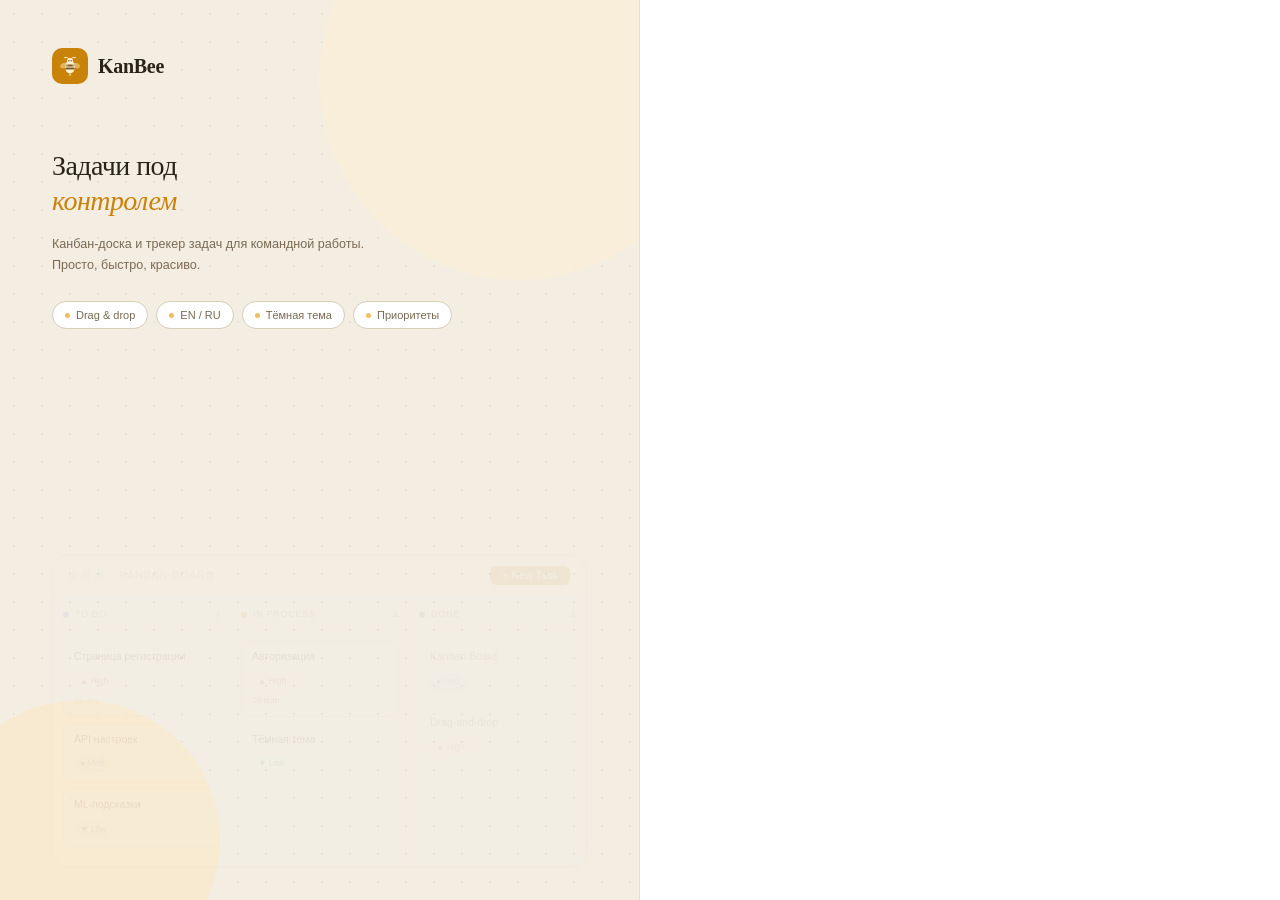
==== commit 11b809c8: "Refactor authentication flow and create registration page - Removed the inline authentication modal " ====
--- a/index.html
+++ b/index.html
@@ -1,557 +1,15 @@
 <!DOCTYPE html>
-<html lang="en" data-theme="dark">
+<html>
 <head>
   <meta charset="UTF-8" />
-  <meta name="viewport" content="width=device-width, initial-scale=1.0" />
   <title>KanBee</title>
-  <link rel="stylesheet" href="css/styles.css" />
-  <link rel="preconnect" href="https://fonts.googleapis.com">
-  <link href="https://fonts.googleapis.com/css2?family=Syne:wght@700;800&family=Lora:ital,wght@0,400;0,500;0,600;1,400&family=DM+Sans:wght@300;400;500&display=swap" rel="stylesheet">
+  <script>
+    fetch('/auth/me', { credentials: 'include' })
+      .then(r => r.ok
+        ? window.location.replace('board.html')
+        : window.location.replace('registration.html'))
+      .catch(() => window.location.replace('registration.html'));
+  </script>
 </head>
-<body>
-
-  <aside class="sidebar">
-    <div class="sidebar-logo">
-      <!-- Bee SVG -->
-      <svg class="logo-bee-svg" viewBox="0 0 40 46" fill="none" xmlns="http://www.w3.org/2000/svg">
-        <!-- Upper wings -->
-        <ellipse cx="7"  cy="20" rx="8.5" ry="4.5" fill="#E8C050" fill-opacity="0.82" transform="rotate(-28 7 20)"/>
-        <ellipse cx="33" cy="20" rx="8.5" ry="4.5" fill="#E8C050" fill-opacity="0.82" transform="rotate(28 33 20)"/>
-        <!-- Lower wings -->
-        <ellipse cx="8"  cy="27" rx="6"   ry="3.2" fill="#E8C050" fill-opacity="0.55" transform="rotate(-12 8 27)"/>
-        <ellipse cx="32" cy="27" rx="6"   ry="3.2" fill="#E8C050" fill-opacity="0.55" transform="rotate(12 32 27)"/>
-        <!-- Antennae -->
-        <path d="M16 12 Q13 7 10 3" stroke="#6B3F06" stroke-width="1.6" stroke-linecap="round" fill="none"/>
-        <circle cx="9.5" cy="2.5" r="2" fill="#6B3F06"/>
-        <path d="M24 12 Q27 7 30 3" stroke="#6B3F06" stroke-width="1.6" stroke-linecap="round" fill="none"/>
-        <circle cx="30.5" cy="2.5" r="2" fill="#6B3F06"/>
-        <!-- Head -->
-        <ellipse cx="20" cy="13.5" rx="6.5" ry="6" fill="#C9820A"/>
-        <!-- Eyes -->
-        <circle cx="17" cy="12.5" r="1.5" fill="#3D2000"/>
-        <circle cx="23" cy="12.5" r="1.5" fill="#3D2000"/>
-        <!-- Body -->
-        <ellipse cx="20" cy="30" rx="10" ry="12" fill="#D4920A"/>
-        <!-- Stripe 1 -->
-        <path d="M10.5 25.5 Q20 23.5 29.5 25.5 L29 28 Q20 26 11 28 Z" fill="#5A3006"/>
-        <!-- Stripe 2 -->
-        <path d="M10 31.5 Q20 29.5 30 31.5 L29.5 34 Q20 32 10.5 34 Z" fill="#5A3006"/>
-        <!-- Stinger -->
-        <path d="M17.5 41.5 L20 45.5 L22.5 41.5 Z" fill="#5A3006"/>
-      </svg>
-      <!-- Text -->
-      <span class="logo-text"><span class="logo-kan">Kan</span><span class="logo-bee-word">Bee</span></span>
-    </div>
-    <!-- Profile -->
-    <div class="profile-area" id="profile-area">
-      <button class="profile-btn" id="profile-btn">
-        <div class="profile-avatar" id="profile-avatar">
-          <svg viewBox="0 0 24 24" fill="none" stroke="currentColor" stroke-width="1.5"><circle cx="12" cy="8" r="4"/><path d="M4 20c0-4 3.6-7 8-7s8 3 8 7"/></svg>
-        </div>
-        <span class="profile-name" id="profile-name">Guest</span>
-        <svg class="profile-chevron" viewBox="0 0 24 24" fill="none" stroke="currentColor" stroke-width="2.5"><polyline points="6 9 12 15 18 9"/></svg>
-      </button>
-      <div class="profile-dropdown" id="profile-dropdown">
-        <!-- Main items -->
-        <div id="dropdown-main-view">
-          <button class="dropdown-item" id="dropdown-auth-btn">
-            <svg viewBox="0 0 24 24" fill="none" stroke="currentColor" stroke-width="2"><path d="M15 3h4a2 2 0 012 2v14a2 2 0 01-2 2h-4"/><polyline points="10 17 15 12 10 7"/><line x1="15" y1="12" x2="3" y2="12"/></svg>
-            <span id="dropdown-auth-label" data-i18n="signin">Sign in</span>
-          </button>
-          <button class="dropdown-item" id="dropdown-open-settings">
-            <svg viewBox="0 0 24 24" fill="none" stroke="currentColor" stroke-width="2"><circle cx="12" cy="12" r="3"/><path d="M19.4 15a1.65 1.65 0 00.33 1.82l.06.06a2 2 0 010 2.83 2 2 0 01-2.83 0l-.06-.06a1.65 1.65 0 00-1.82-.33 1.65 1.65 0 00-1 1.51V21a2 2 0 01-4 0v-.09A1.65 1.65 0 009 19.4a1.65 1.65 0 00-1.82.33l-.06.06a2 2 0 01-2.83-2.83l.06-.06A1.65 1.65 0 004.68 15a1.65 1.65 0 00-1.51-1H3a2 2 0 010-4h.09A1.65 1.65 0 004.6 9a1.65 1.65 0 00-.33-1.82l-.06-.06a2 2 0 012.83-2.83l.06.06A1.65 1.65 0 009 4.68a1.65 1.65 0 001-1.51V3a2 2 0 014 0v.09a1.65 1.65 0 001 1.51 1.65 1.65 0 001.82-.33l.06-.06a2 2 0 012.83 2.83l-.06.06A1.65 1.65 0 0019.4 9a1.65 1.65 0 001.51 1H21a2 2 0 010 4h-.09a1.65 1.65 0 00-1.51 1z"/></svg>
-            <span data-i18n="settings">Settings</span>
-          </button>
-        </div>
-        <!-- Sign in form -->
-        <div id="dropdown-signin-view" style="display:none">
-          <p class="dropdown-signin-label" data-i18n="settings-name-ph">Your name</p>
-          <input class="settings-input dropdown-name-input" type="text" id="dropdown-name-input" maxlength="30" />
-          <div class="dropdown-form-btns">
-            <button class="btn btn-ghost btn-sm" id="dropdown-signin-cancel" data-i18n="btn-cancel">Cancel</button>
-            <button class="btn btn-primary btn-sm" id="dropdown-signin-save" data-i18n="settings-save">Save</button>
-          </div>
-        </div>
-      </div>
-    </div>
-
-    <nav class="sidebar-nav">
-      <button class="nav-btn active" data-view="kanban">
-        <svg viewBox="0 0 24 24" fill="none" stroke="currentColor" stroke-width="2"><rect x="3" y="3" width="5" height="18" rx="1"/><rect x="10" y="3" width="5" height="12" rx="1"/><rect x="17" y="3" width="5" height="15" rx="1"/></svg>
-        <span data-i18n="nav-kanban">Kanban Board</span>
-      </button>
-      <button class="nav-btn" data-view="tracker">
-        <svg viewBox="0 0 24 24" fill="none" stroke="currentColor" stroke-width="2"><path d="M9 11l3 3L22 4"/><path d="M21 12v7a2 2 0 01-2 2H5a2 2 0 01-2-2V5a2 2 0 012-2h11"/></svg>
-        <span data-i18n="nav-tracker">Task Tracker</span>
-      </button>
-    </nav>
-    <div class="sidebar-footer">
-      <div class="task-summary">
-        <div class="summary-item">
-          <span class="summary-count" id="count-todo">0</span>
-          <span class="summary-label" data-i18n="col-todo">To Do</span>
-        </div>
-        <div class="summary-item">
-          <span class="summary-count" id="count-inprocess">0</span>
-          <span class="summary-label" data-i18n="col-inprocess">In Process</span>
-        </div>
-        <div class="summary-item">
-          <span class="summary-count" id="count-done">0</span>
-          <span class="summary-label" data-i18n="col-done">Done</span>
-        </div>
-      </div>
-    </div>
-  </aside>
-
-  <main class="main">
-    <header class="top-bar">
-      <div class="top-bar-left">
-        <div class="view-breadcrumb">
-          <span class="breadcrumb-root">KanBee</span>
-          <svg class="breadcrumb-sep" viewBox="0 0 24 24" fill="none" stroke="currentColor" stroke-width="2.5"><polyline points="9 18 15 12 9 6"/></svg>
-          <h1 class="view-title" id="view-title" data-i18n="nav-kanban">Kanban Board</h1>
-        </div>
-        <span class="view-subtitle" id="view-subtitle" data-i18n="subtitle-kanban">Drag cards between columns to update status</span>
-      </div>
-      <div class="top-bar-right">
-        <button class="btn btn-ghost clear-all-btn" id="clear-all-btn">
-          <svg viewBox="0 0 24 24" fill="none" stroke="currentColor" stroke-width="2" width="15" height="15"><polyline points="3 6 5 6 21 6"/><path d="M19 6l-1 14a2 2 0 01-2 2H8a2 2 0 01-2-2L5 6"/><path d="M10 11v6M14 11v6"/><path d="M9 6V4h6v2"/></svg>
-          <span data-i18n="settings-clear">Clear all tasks</span>
-        </button>
-        <button class="btn btn-primary" id="add-task-btn">
-          <svg viewBox="0 0 24 24" fill="none" stroke="currentColor" stroke-width="2.5"><line x1="12" y1="5" x2="12" y2="19"/><line x1="5" y1="12" x2="19" y2="12"/></svg>
-          <span data-i18n="btn-new-task">New Task</span>
-        </button>
-      </div>
-    </header>
-
-    <!-- Kanban View -->
-    <section class="view active" id="view-kanban">
-      <div class="kanban-board">
-        <div class="kanban-column" id="col-todo" data-status="todo">
-          <div class="column-header">
-            <div class="column-title">
-              <span class="column-dot dot-todo"></span>
-              <span data-i18n="col-todo">To Do</span>
-            </div>
-            <span class="column-count" id="badge-todo">0</span>
-          </div>
-          <div class="card-list" id="list-todo"></div>
-          <button class="add-card-btn" data-status="todo" data-i18n="add-card">+ Add task</button>
-        </div>
-
-        <div class="kanban-column" id="col-inprocess" data-status="inprocess">
-          <div class="column-header">
-            <div class="column-title">
-              <span class="column-dot dot-inprocess"></span>
-              <span data-i18n="col-inprocess">In Process</span>
-            </div>
-            <span class="column-count" id="badge-inprocess">0</span>
-          </div>
-          <div class="card-list" id="list-inprocess"></div>
-          <button class="add-card-btn" data-status="inprocess" data-i18n="add-card">+ Add task</button>
-        </div>
-
-        <div class="kanban-column" id="col-done" data-status="done">
-          <div class="column-header">
-            <div class="column-title">
-              <span class="column-dot dot-done"></span>
-              <span data-i18n="col-done">Done</span>
-            </div>
-            <span class="column-count" id="badge-done">0</span>
-          </div>
-          <div class="card-list" id="list-done"></div>
-          <button class="add-card-btn" data-status="done" data-i18n="add-card">+ Add task</button>
-        </div>
-      </div>
-    </section>
-
-    <!-- Task Tracker View -->
-    <section class="view" id="view-tracker">
-      <div class="tracker-toolbar">
-        <div class="search-wrap">
-          <svg class="search-icon" viewBox="0 0 24 24" fill="none" stroke="currentColor" stroke-width="2"><circle cx="11" cy="11" r="8"/><line x1="21" y1="21" x2="16.65" y2="16.65"/></svg>
-          <input class="search-input" id="search-input" type="text"
-            placeholder="Search tasks..." data-i18n-ph="search-ph" />
-        </div>
-        <div class="tracker-filter-row">
-          <!-- Status dropdown -->
-          <div class="filter-drop-wrap" id="status-drop-wrap">
-            <button class="filter-drop-btn" id="status-drop-btn">
-              <span class="filter-drop-label" id="status-drop-label" data-i18n="th-status">Status</span>
-              <svg class="filter-drop-chevron" viewBox="0 0 24 24" fill="none" stroke="currentColor" stroke-width="2.5"><polyline points="6 9 12 15 18 9"/></svg>
-            </button>
-            <div class="filter-drop-menu" id="status-drop-menu">
-              <button class="filter-menu-item selected" data-value="" data-label-i18n="th-status">
-                <svg class="menu-check" viewBox="0 0 24 24" fill="none" stroke="currentColor" stroke-width="2.5"><polyline points="20 6 9 17 4 12"/></svg>
-                <span data-i18n="filter-all">All</span>
-              </button>
-              <button class="filter-menu-item" data-value="todo" data-label-i18n="col-todo">
-                <svg class="menu-check" viewBox="0 0 24 24" fill="none" stroke="currentColor" stroke-width="2.5"><polyline points="20 6 9 17 4 12"/></svg>
-                <span class="chip-dot chip-dot-todo"></span>
-                <span data-i18n="col-todo">To Do</span>
-              </button>
-              <button class="filter-menu-item" data-value="inprocess" data-label-i18n="col-inprocess">
-                <svg class="menu-check" viewBox="0 0 24 24" fill="none" stroke="currentColor" stroke-width="2.5"><polyline points="20 6 9 17 4 12"/></svg>
-                <span class="chip-dot chip-dot-inprocess"></span>
-                <span data-i18n="col-inprocess">In Process</span>
-              </button>
-              <button class="filter-menu-item" data-value="done" data-label-i18n="col-done">
-                <svg class="menu-check" viewBox="0 0 24 24" fill="none" stroke="currentColor" stroke-width="2.5"><polyline points="20 6 9 17 4 12"/></svg>
-                <span class="chip-dot chip-dot-done"></span>
-                <span data-i18n="col-done">Done</span>
-              </button>
-            </div>
-          </div>
-          <!-- Priority dropdown -->
-          <div class="filter-drop-wrap" id="priority-drop-wrap">
-            <button class="filter-drop-btn" id="priority-drop-btn">
-              <span class="filter-drop-label" id="priority-drop-label" data-i18n="th-priority">Priority</span>
-              <svg class="filter-drop-chevron" viewBox="0 0 24 24" fill="none" stroke="currentColor" stroke-width="2.5"><polyline points="6 9 12 15 18 9"/></svg>
-            </button>
-            <div class="filter-drop-menu" id="priority-drop-menu">
-              <button class="filter-menu-item selected" data-value="" data-label-i18n="th-priority">
-                <svg class="menu-check" viewBox="0 0 24 24" fill="none" stroke="currentColor" stroke-width="2.5"><polyline points="20 6 9 17 4 12"/></svg>
-                <span data-i18n="filter-all">All</span>
-              </button>
-              <button class="filter-menu-item" data-value="high" data-label-i18n="pri-high">
-                <svg class="menu-check" viewBox="0 0 24 24" fill="none" stroke="currentColor" stroke-width="2.5"><polyline points="20 6 9 17 4 12"/></svg>
-                <svg class="pri-menu-icon" viewBox="0 0 10 10" style="color:var(--high)"><polygon points="5,1 9,9 1,9" fill="currentColor"/></svg>
-                <span data-i18n="pri-high">High</span>
-              </button>
-              <button class="filter-menu-item" data-value="medium" data-label-i18n="pri-medium">
-                <svg class="menu-check" viewBox="0 0 24 24" fill="none" stroke="currentColor" stroke-width="2.5"><polyline points="20 6 9 17 4 12"/></svg>
-                <svg class="pri-menu-icon" viewBox="0 0 10 10" style="color:var(--medium)"><circle cx="5" cy="5" r="4" fill="currentColor"/></svg>
-                <span data-i18n="pri-medium">Medium</span>
-              </button>
-              <button class="filter-menu-item" data-value="low" data-label-i18n="pri-low">
-                <svg class="menu-check" viewBox="0 0 24 24" fill="none" stroke="currentColor" stroke-width="2.5"><polyline points="20 6 9 17 4 12"/></svg>
-                <svg class="pri-menu-icon" viewBox="0 0 10 10" style="color:var(--low)"><polygon points="5,9 9,1 1,1" fill="currentColor"/></svg>
-                <span data-i18n="pri-low">Low</span>
-              </button>
-            </div>
-          </div>
-        </div>
-      </div>
-      <div class="tracker-table-wrap">
-        <table class="tracker-table">
-          <thead>
-            <tr>
-              <th data-i18n="th-task">Task</th>
-              <th data-i18n="th-status">Status</th>
-              <th data-i18n="th-priority">Priority</th>
-              <th data-i18n="th-due">Due Date</th>
-              <th data-i18n="th-actions">Actions</th>
-            </tr>
-          </thead>
-          <tbody id="tracker-body"></tbody>
-        </table>
-        <div class="empty-state" id="tracker-empty">
-          <svg viewBox="0 0 24 24" fill="none" stroke="currentColor" stroke-width="1.5"><rect x="3" y="3" width="18" height="18" rx="2"/><path d="M3 9h18M9 21V9"/></svg>
-          <p data-i18n="empty-text">No tasks yet. Create your first task.</p>
-        </div>
-      </div>
-    </section>
-  </main>
-
-  <!-- Modal -->
-  <div class="modal-overlay" id="modal-overlay">
-    <div class="modal" id="modal">
-      <div class="modal-header">
-        <h2 class="modal-title" id="modal-title" data-i18n="modal-new">New Task</h2>
-        <button class="modal-close" id="modal-close">&times;</button>
-      </div>
-      <form class="modal-form" id="task-form">
-        <input type="hidden" id="task-id" />
-        <div class="form-group">
-          <label for="task-title"><span data-i18n="lbl-title">Title</span> <span class="required">*</span></label>
-          <input type="text" id="task-title"
-            placeholder="Task title" data-i18n-ph="ph-title" required />
-        </div>
-        <div class="form-group">
-          <label for="task-desc" data-i18n="lbl-desc">Description</label>
-          <textarea id="task-desc" rows="3"
-            placeholder="Optional description..." data-i18n-ph="ph-desc"></textarea>
-        </div>
-        <div class="form-group">
-          <label data-i18n="lbl-status">Status</label>
-          <div class="seg-group" id="status-group" data-input="task-status">
-            <button type="button" class="seg-btn seg-todo" data-value="todo">
-              <span class="seg-dot"></span><span data-i18n="col-todo">To Do</span>
-            </button>
-            <button type="button" class="seg-btn seg-inprocess" data-value="inprocess">
-              <span class="seg-dot"></span><span data-i18n="col-inprocess">In Process</span>
-            </button>
-            <button type="button" class="seg-btn seg-done" data-value="done">
-              <span class="seg-dot"></span><span data-i18n="col-done">Done</span>
-            </button>
-          </div>
-          <input type="hidden" id="task-status" value="todo" />
-        </div>
-        <div class="form-row-2">
-          <div class="form-group">
-            <label data-i18n="lbl-priority">Priority</label>
-            <div class="seg-group" id="priority-group" data-input="task-priority">
-              <button type="button" class="seg-btn seg-high" data-value="high">
-                <svg viewBox="0 0 10 10"><polygon points="5,1 9,9 1,9" fill="currentColor"/></svg>
-                <span data-i18n="pri-high">High</span>
-              </button>
-              <button type="button" class="seg-btn seg-medium" data-value="medium">
-                <svg viewBox="0 0 10 10"><circle cx="5" cy="5" r="4" fill="currentColor"/></svg>
-                <span data-i18n="pri-medium">Medium</span>
-              </button>
-              <button type="button" class="seg-btn seg-low" data-value="low">
-                <svg viewBox="0 0 10 10"><polygon points="5,9 9,1 1,1" fill="currentColor"/></svg>
-                <span data-i18n="pri-low">Low</span>
-              </button>
-            </div>
-            <input type="hidden" id="task-priority" value="medium" />
-          </div>
-          <div class="form-group">
-            <label data-i18n="lbl-due">Due Date</label>
-            <div class="date-inputs" id="date-inputs-wrap">
-              <input class="date-part" id="task-due-day"   type="number" placeholder="DD"   min="1"    max="31"   />
-              <span class="date-sep">/</span>
-              <input class="date-part" id="task-due-month" type="number" placeholder="MM"   min="1"    max="12"   />
-              <span class="date-sep">/</span>
-              <input class="date-part" id="task-due-year"  type="number" placeholder="YYYY" min="2000" max="2099" />
-            </div>
-          </div>
-        </div>
-        <div class="form-actions">
-          <button type="button" class="btn btn-ghost" id="modal-cancel" data-i18n="btn-cancel">Cancel</button>
-          <button type="submit" class="btn btn-primary" id="modal-submit" data-i18n="btn-create">Create Task</button>
-        </div>
-      </form>
-    </div>
-  </div>
-
-  <!-- Settings Modal -->
-  <div class="settings-overlay" id="settings-overlay">
-    <div class="settings-panel" id="settings-panel">
-      <div class="settings-header">
-        <h2 class="settings-title" data-i18n="settings">Settings</h2>
-        <button class="settings-close" id="settings-close">&times;</button>
-      </div>
-
-      <!-- Profile -->
-      <div class="settings-section">
-        <div class="settings-section-label" data-i18n="settings-account">Account</div>
-        <div class="settings-user-row">
-          <div class="settings-user-avatar" id="settings-user-avatar"></div>
-          <div class="settings-user-info">
-            <div class="settings-user-name" id="settings-user-name"></div>
-            <div class="settings-user-label" data-i18n="settings-local-profile">Local profile</div>
-          </div>
-          <button class="btn btn-ghost btn-sm" id="settings-pwd-btn" data-i18n="settings-change-pwd">Change password</button>
-        </div>
-        <div class="settings-pwd-form" id="settings-pwd-form">
-          <input class="settings-input" type="password" id="settings-pwd-current" placeholder="Current password" data-i18n-ph="settings-pwd-current-ph" />
-          <input class="settings-input" type="password" id="settings-pwd-new" placeholder="New password" data-i18n-ph="settings-pwd-new-ph" />
-          <p class="settings-pwd-error" id="settings-pwd-error"></p>
-          <div class="settings-pwd-actions">
-            <button class="btn btn-ghost btn-sm" id="settings-pwd-cancel" data-i18n="btn-cancel">Cancel</button>
-            <button class="btn btn-primary btn-sm" id="settings-pwd-save" data-i18n="settings-save">Save</button>
-          </div>
-        </div>
-      </div>
-
-      <!-- Appearance -->
-      <div class="settings-section">
-        <div class="settings-section-label" data-i18n="settings-appearance">Appearance</div>
-        <div class="settings-row">
-          <span class="settings-row-label" data-i18n="settings-lang">Language</span>
-          <div class="settings-seg-group" id="lang-seg">
-            <button class="settings-seg-btn" data-lang="en">EN</button>
-            <button class="settings-seg-btn" data-lang="ru">RU</button>
-          </div>
-        </div>
-        <div class="settings-row">
-          <span class="settings-row-label" data-i18n="settings-theme">Theme</span>
-          <div class="settings-seg-group" id="theme-seg">
-            <button class="settings-seg-btn" data-theme-val="light" data-i18n="theme-light">Light</button>
-            <button class="settings-seg-btn" data-theme-val="dark" data-i18n="theme-dark">Dark</button>
-          </div>
-        </div>
-      </div>
-
-      <!-- Preferences -->
-      <div class="settings-section">
-        <div class="settings-section-label" data-i18n="settings-prefs">Preferences</div>
-        <div class="settings-row">
-          <span class="settings-row-label" data-i18n="settings-default-view">Default view</span>
-          <div class="settings-seg-group" id="defview-seg">
-            <button class="settings-seg-btn" data-defview="kanban" data-i18n="nav-kanban">Kanban Board</button>
-            <button class="settings-seg-btn" data-defview="tracker" data-i18n="nav-tracker">Task Tracker</button>
-          </div>
-        </div>
-      </div>
-
-    </div>
-  </div>
-
-  <!-- Custom Confirm -->
-  <div class="confirm-overlay" id="confirm-overlay">
-    <div class="confirm-modal">
-      <div class="confirm-icon">
-        <svg viewBox="0 0 24 24" fill="none" stroke="currentColor" stroke-width="2"><path d="M10.29 3.86L1.82 18a2 2 0 001.71 3h16.94a2 2 0 001.71-3L13.71 3.86a2 2 0 00-3.42 0z"/><line x1="12" y1="9" x2="12" y2="13"/><line x1="12" y1="17" x2="12.01" y2="17"/></svg>
-      </div>
-      <h3 class="confirm-title" data-i18n="confirm-title">Are you sure?</h3>
-      <p class="confirm-message" id="confirm-message"></p>
-      <div class="confirm-actions">
-        <button class="btn btn-ghost" id="confirm-cancel-btn" data-i18n="btn-cancel">Cancel</button>
-        <button class="btn btn-danger" id="confirm-ok-btn" data-i18n="confirm-delete">Delete</button>
-      </div>
-    </div>
-  </div>
-
-  <!-- Auth Overlay -->
-  <div class="auth-overlay hidden" id="auth-overlay">
-
-    <!-- Left decorative panel -->
-    <div class="auth-panel-left">
-      <div class="auth-circle-1"></div>
-      <div class="auth-circle-2"></div>
-
-      <div class="auth-panel-top">
-        <div class="auth-logo">
-          <div class="auth-logo-mark">
-            <svg class="auth-logo-bee" viewBox="0 0 20 20" fill="none">
-              <ellipse cx="10" cy="11" rx="5" ry="6.5" fill="#FFF0D0"/>
-              <rect x="5.2" y="8.5" width="9.6" height="2" rx=".9" fill="#7A5C2E"/>
-              <rect x="5.2" y="11.5" width="9.6" height="2" rx=".9" fill="#7A5C2E"/>
-              <path d="M10 17.5l-1.5 2.5 1.5-1 1.5 1z" fill="#FFF0D0"/>
-              <circle cx="10" cy="5" r="3" fill="#FFF0D0"/>
-              <circle cx="8.8" cy="4.8" r=".75" fill="#7A5C2E"/>
-              <circle cx="11.2" cy="4.8" r=".75" fill="#7A5C2E"/>
-              <path d="M8.8 2.5Q7 .5 5 1.5" stroke="#FFF0D0" stroke-width=".9" stroke-linecap="round" fill="none"/>
-              <circle cx="5" cy="1.5" r=".7" fill="#FFF0D0"/>
-              <path d="M11.2 2.5Q13 .5 15 1.5" stroke="#FFF0D0" stroke-width=".9" stroke-linecap="round" fill="none"/>
-              <circle cx="15" cy="1.5" r=".7" fill="#FFF0D0"/>
-              <ellipse cx="4" cy="9.5" rx="4" ry="2.5" fill="#F5E0A0" opacity=".55" transform="rotate(-18,4,9.5)"/>
-              <ellipse cx="16" cy="9.5" rx="4" ry="2.5" fill="#F5E0A0" opacity=".55" transform="rotate(18,16,9.5)"/>
-            </svg>
-          </div>
-          <span class="auth-logo-name">KanBee</span>
-        </div>
-
-        <h1 class="auth-tagline">Задачи под<br/><em>контролем</em></h1>
-        <p class="auth-tagline-sub">Канбан-доска и трекер задач для командной работы. Просто, быстро, красиво.</p>
-
-        <div class="auth-features">
-          <div class="auth-feat-pill"><span class="auth-feat-dot"></span>Drag &amp; drop</div>
-          <div class="auth-feat-pill"><span class="auth-feat-dot"></span>EN / RU</div>
-          <div class="auth-feat-pill"><span class="auth-feat-dot"></span>Тёмная тема</div>
-          <div class="auth-feat-pill"><span class="auth-feat-dot"></span>Приоритеты</div>
-        </div>
-      </div>
-
-      <!-- Board illustration -->
-      <div class="auth-board-wrap">
-        <div class="auth-board-ui">
-          <div class="auth-board-bar">
-            <div class="auth-bar-dots">
-              <div class="auth-bar-dot"></div>
-              <div class="auth-bar-dot"></div>
-              <div class="auth-bar-dot"></div>
-            </div>
-            <span class="auth-bar-title">Kanban Board</span>
-            <button class="auth-bar-btn">+ New Task</button>
-          </div>
-          <div class="auth-board-cols">
-            <div class="auth-bcol">
-              <div class="auth-bcol-head">
-                <div class="auth-bcol-dot" style="background:#6B72C8"></div>
-                <span class="auth-bcol-name">To Do</span>
-                <span class="auth-bcol-n">3</span>
-              </div>
-              <div class="auth-bcard">
-                <div class="auth-bcard-title">Страница регистрации</div>
-                <span class="auth-bcard-badge auth-b-high">▲ High</span>
-                <div class="auth-bcard-due">02 апр</div>
-              </div>
-              <div class="auth-bcard">
-                <div class="auth-bcard-title">API настроек</div>
-                <span class="auth-bcard-badge auth-b-med">● Med</span>
-              </div>
-              <div class="auth-bcard">
-                <div class="auth-bcard-title">ML-подсказки</div>
-                <span class="auth-bcard-badge auth-b-low">▼ Low</span>
-              </div>
-            </div>
-            <div class="auth-bcol">
-              <div class="auth-bcol-head">
-                <div class="auth-bcol-dot" style="background:#C9820A"></div>
-                <span class="auth-bcol-name">In Process</span>
-                <span class="auth-bcol-n">2</span>
-              </div>
-              <div class="auth-bcard" style="border-color:#F0D8A8">
-                <div class="auth-bcard-title">Авторизация</div>
-                <span class="auth-bcard-badge auth-b-high">▲ High</span>
-                <div class="auth-bcard-due" style="color:#C04040">28 мар</div>
-              </div>
-              <div class="auth-bcard">
-                <div class="auth-bcard-title">Тёмная тема</div>
-                <span class="auth-bcard-badge auth-b-low">▼ Low</span>
-              </div>
-            </div>
-            <div class="auth-bcol">
-              <div class="auth-bcol-head">
-                <div class="auth-bcol-dot" style="background:#3A9E6A"></div>
-                <span class="auth-bcol-name">Done</span>
-                <span class="auth-bcol-n">2</span>
-              </div>
-              <div class="auth-bcard" style="opacity:.65">
-                <div class="auth-bcard-title">Kanban Board</div>
-                <span class="auth-bcard-badge auth-b-med">● Med</span>
-              </div>
-              <div class="auth-bcard" style="opacity:.65">
-                <div class="auth-bcard-title">Drag-and-drop</div>
-                <span class="auth-bcard-badge auth-b-high">▲ High</span>
-              </div>
-            </div>
-          </div>
-        </div>
-      </div>
-    </div>
-
-    <!-- Right form panel -->
-    <div class="auth-panel-right">
-      <div class="auth-form-card">
-
-        <p class="auth-form-eyebrow" id="auth-eyebrow">С возвращением</p>
-        <h2 class="auth-form-heading" id="auth-form-heading">Войти в аккаунт</h2>
-        <p class="auth-form-sub">
-          <span id="auth-switch-label">Нет аккаунта?</span>
-          <button class="auth-tab-link" id="auth-tab-register">Зарегистрироваться</button>
-          <button class="auth-tab-link" id="auth-tab-login" style="display:none">Войти</button>
-        </p>
-
-        <form id="auth-form">
-          <div class="auth-field">
-            <label class="auth-field-label">Логин</label>
-            <input class="auth-field-input" id="auth-username" type="text"
-              placeholder="Минимум 5 символов" autocomplete="username" required />
-          </div>
-          <div class="auth-field">
-            <label class="auth-field-label">Пароль</label>
-            <input class="auth-field-input" id="auth-password" type="password"
-              placeholder="Введите пароль" autocomplete="current-password" required />
-          </div>
-          <div class="auth-field" id="auth-confirm-wrap" style="display:none">
-            <label class="auth-field-label">Подтвердить пароль</label>
-            <input class="auth-field-input" id="auth-confirm" type="password"
-              placeholder="Повторите пароль" />
-          </div>
-          <p class="auth-error" id="auth-error"></p>
-          <button type="submit" class="auth-submit-btn" id="auth-submit">Войти →</button>
-        </form>
-
-      </div>
-    </div>
-
-  </div>
-
-  <script src="js/app.js"></script>
-</body>
+<body></body>
 </html>
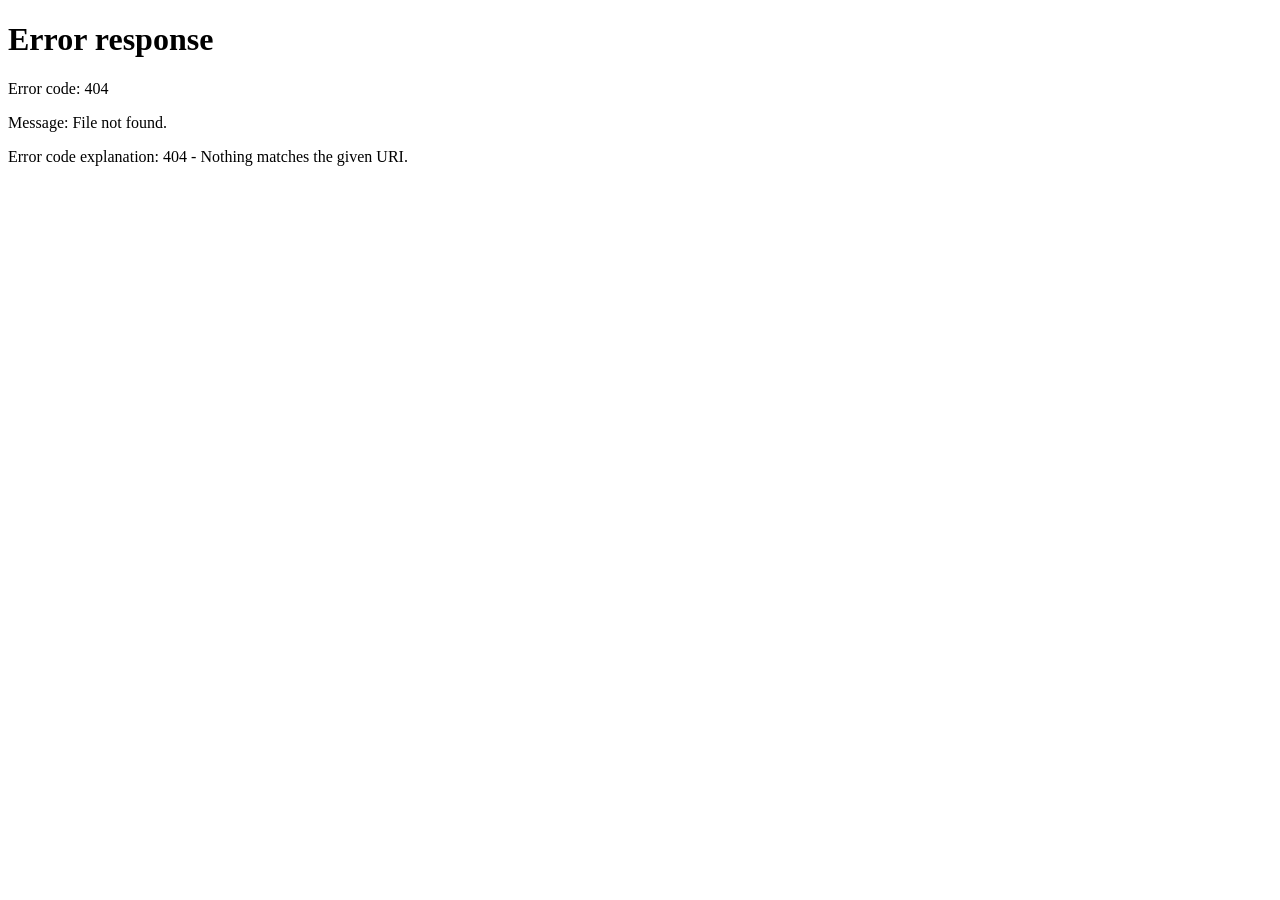
==== commit 1109dedd: "feat: update redirection paths to use absolute URLs for better navigation consistency" ====
--- a/index.html
+++ b/index.html
@@ -6,9 +6,9 @@
   <script>
     fetch('/auth/me', { credentials: 'include' })
       .then(r => r.ok
-        ? window.location.replace('board.html')
-        : window.location.replace('registration.html'))
-      .catch(() => window.location.replace('registration.html'));
+        ? window.location.replace('/board')
+        : window.location.replace('/registration'))
+      .catch(() => window.location.replace('/registration'));
   </script>
 </head>
 <body></body>
